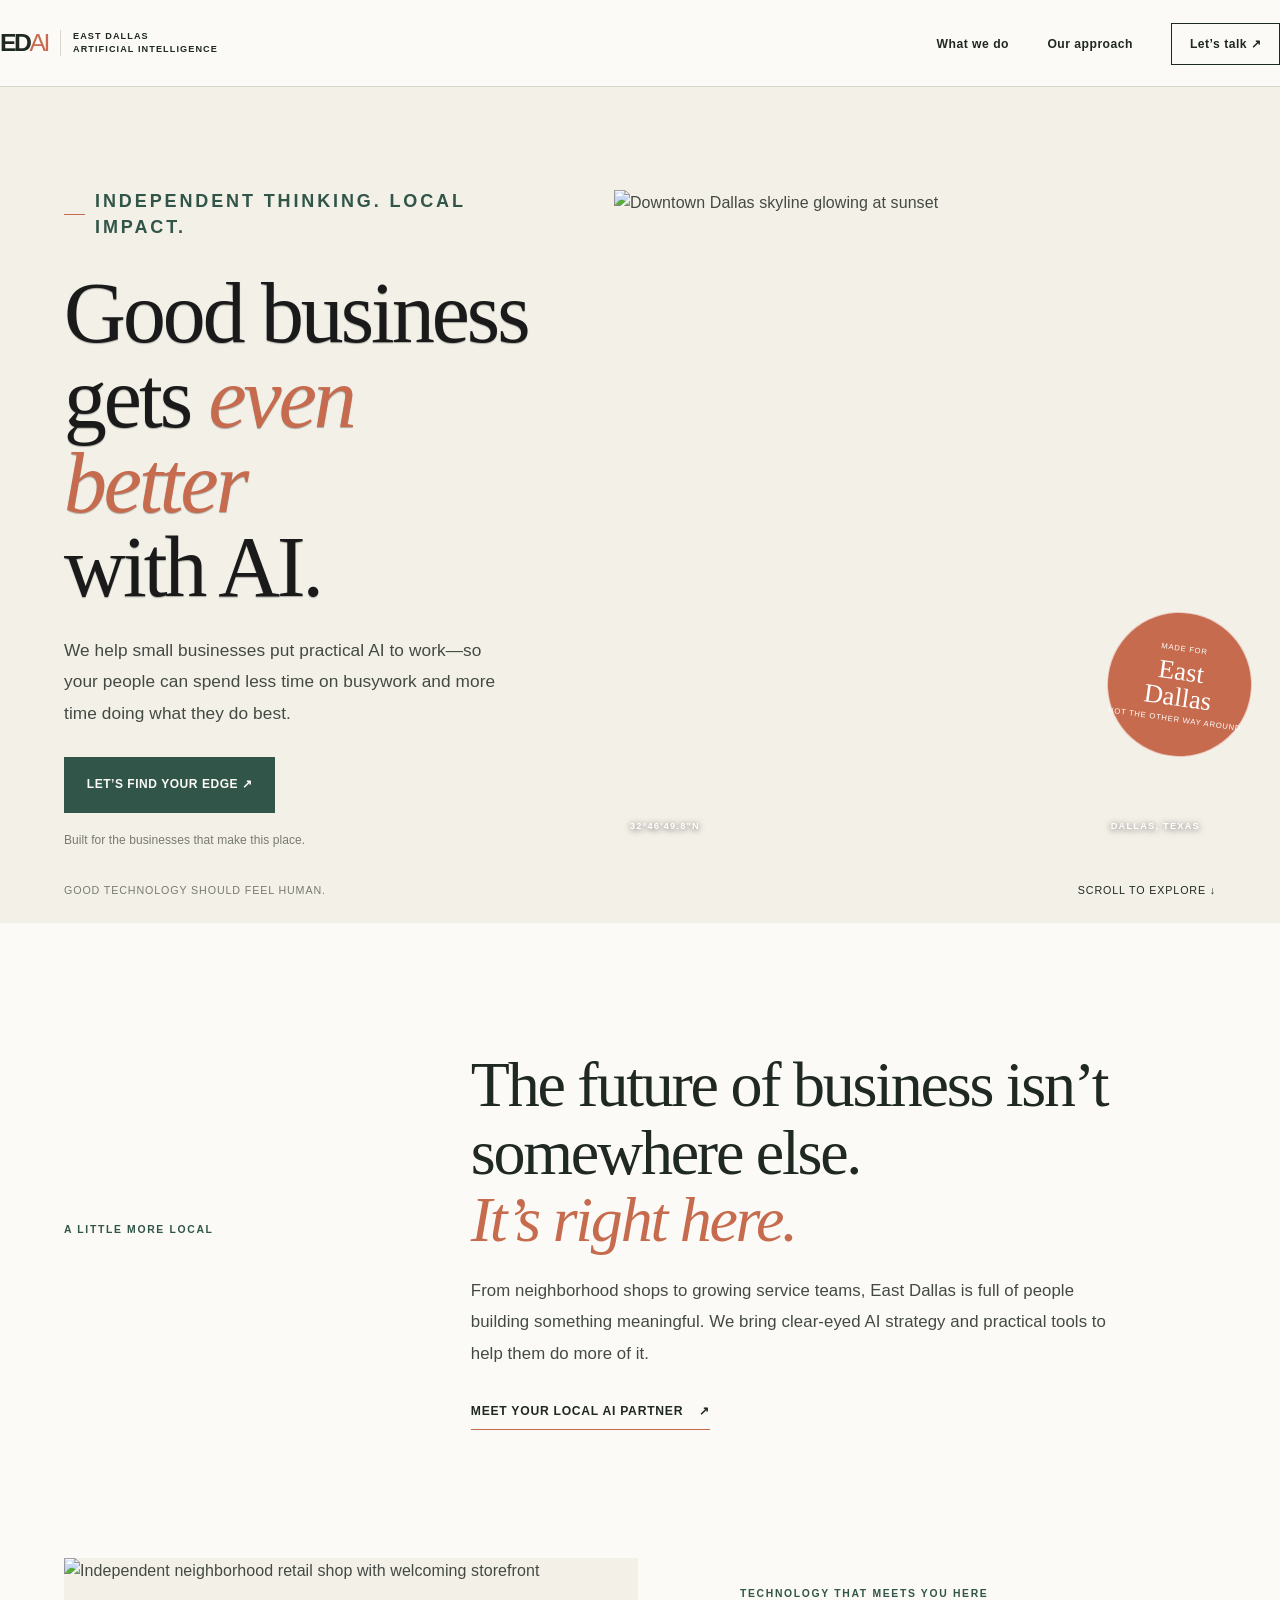
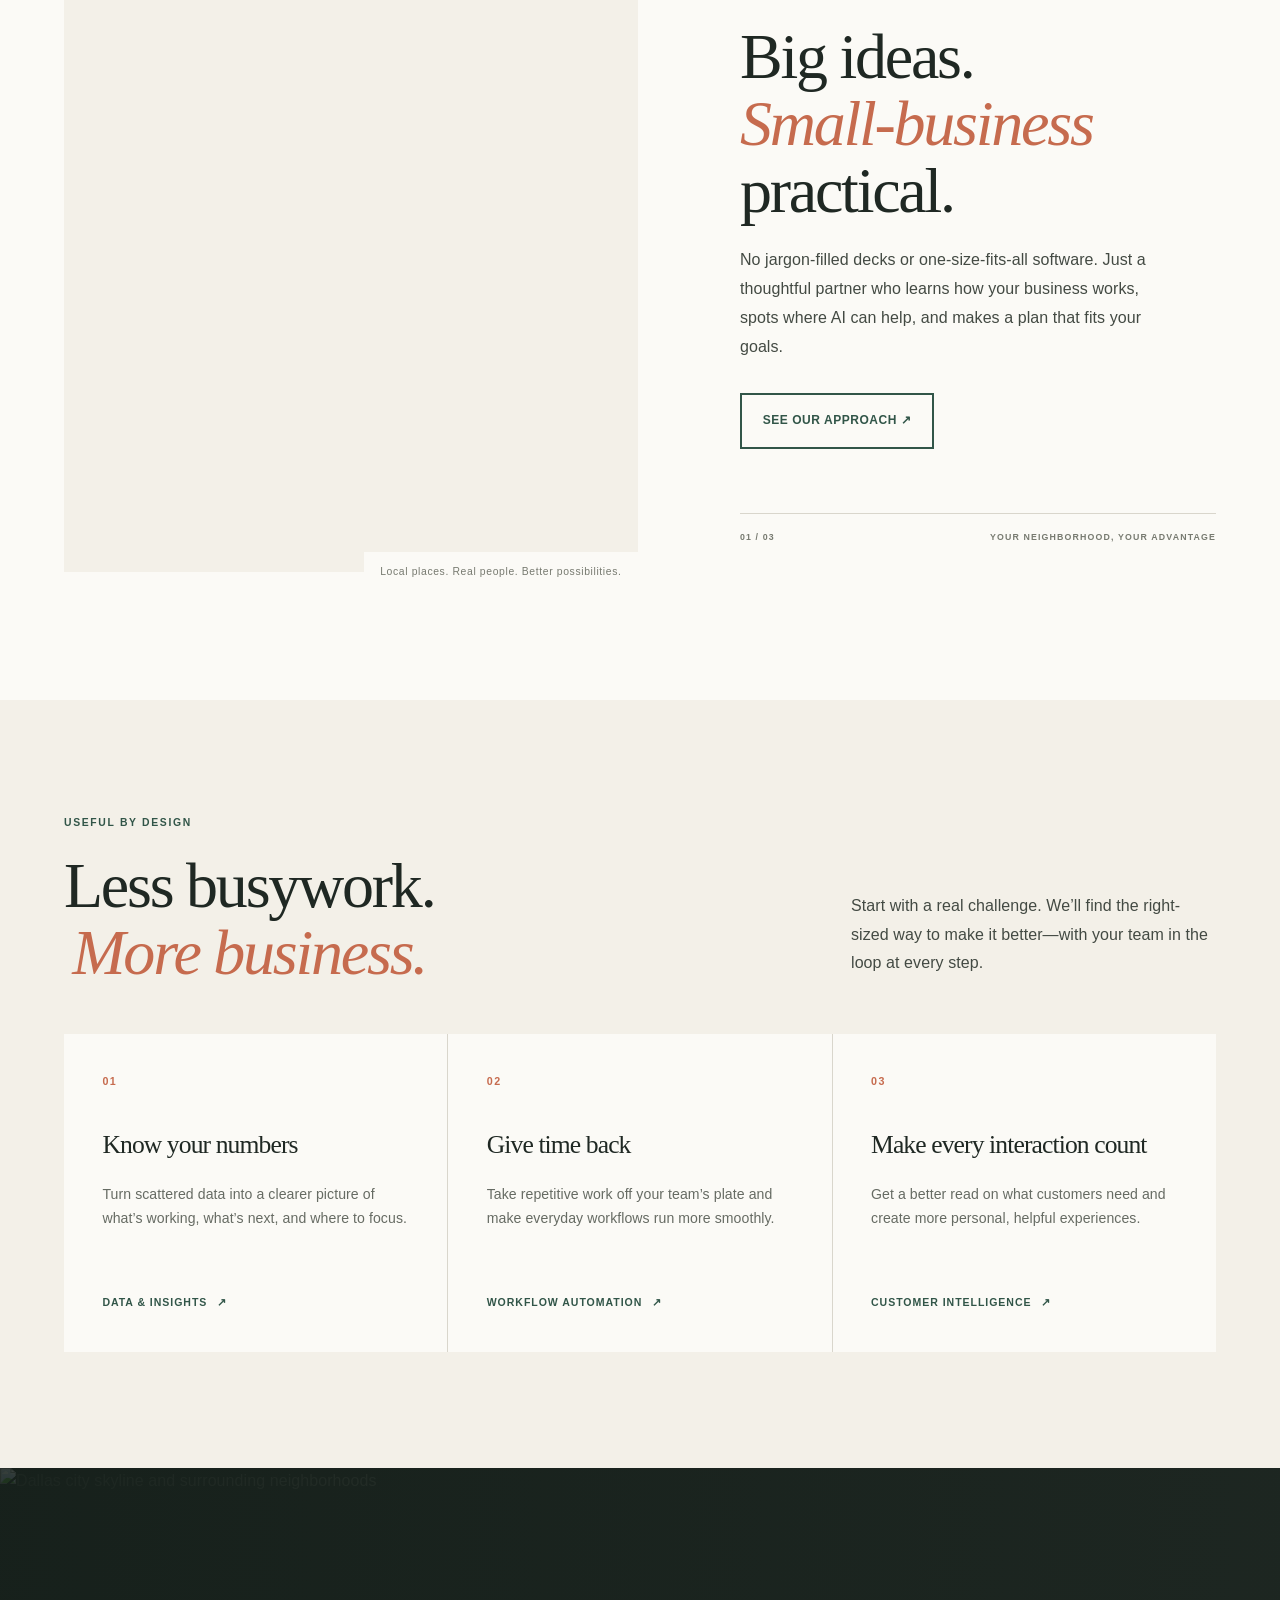
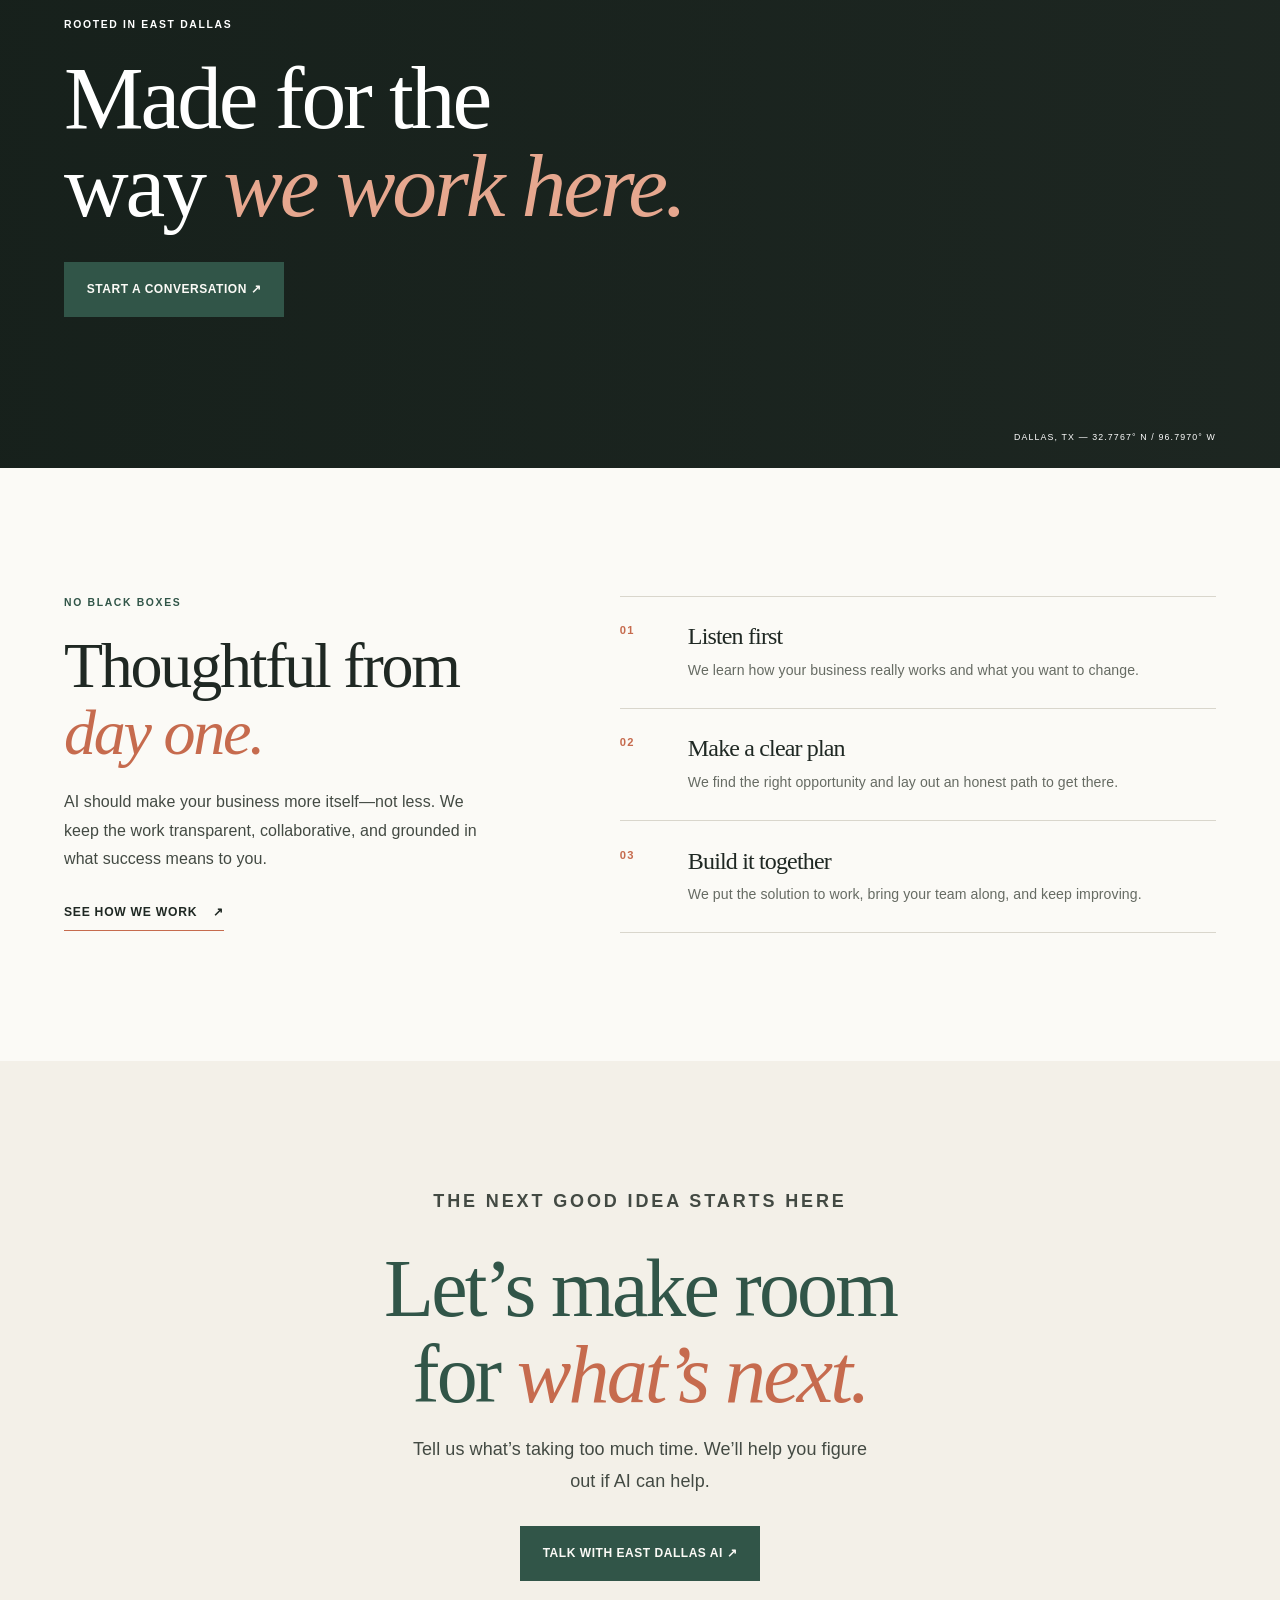
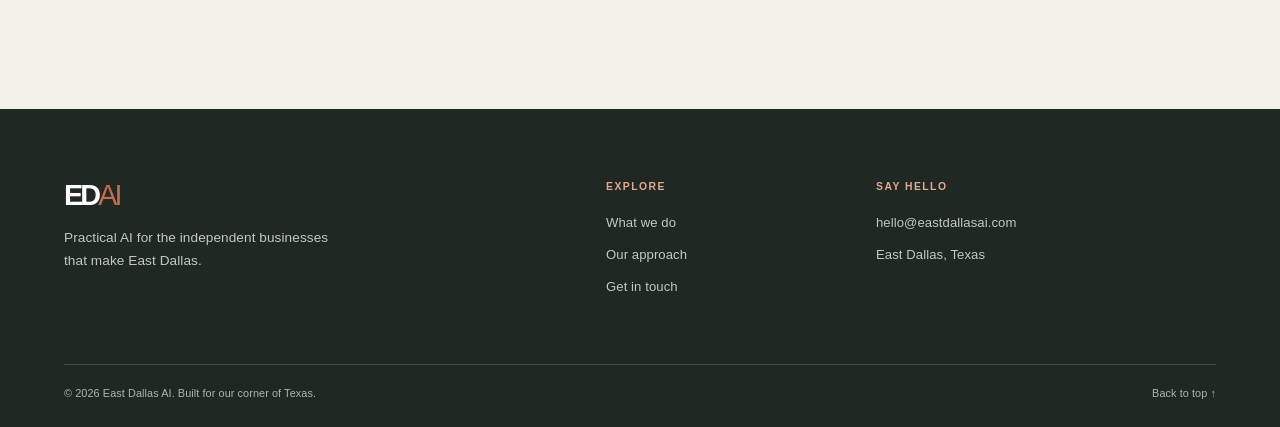
==== docs/index.html @ 4f2be65c "Update audience wording to small businesses Co-authored-by: APV110 <14982075+APV110@users.noreply.gi" ====
<!DOCTYPE html>
<html lang="en">
<head>
    <meta charset="UTF-8">
    <meta name="viewport" content="width=device-width, initial-scale=1.0">
    <meta name="description" content="Practical AI for the independent businesses that make East Dallas. Local insight, thoughtful technology, measurable progress.">
    <title>East Dallas AI — Technology, with a local point of view</title>
    <link rel="preconnect" href="https://images.unsplash.com">
    <link rel="stylesheet" href="styles.css">
</head>
<body class="home-page">
    <header class="site-header" id="top">
        <div class="container nav-wrapper">
            <a class="logo" href="index.html" aria-label="East Dallas AI home">
                <span class="logo-mark">ED<span>AI</span></span>
                <span class="logo-caption">East Dallas<br>Artificial Intelligence</span>
            </a>
            <button class="mobile-toggle" id="mobileToggle" aria-label="Open navigation" aria-expanded="false" aria-controls="navLinks">☰</button>
            <nav aria-label="Main navigation">
                <ul class="nav-links" id="navLinks">
                    <li><a href="index.html#solutions">What we do</a></li>
                    <li><a href="about.html">Our approach</a></li>
                    <li><a href="mailto:hello@eastdallasai.com" class="cta-link">Let’s talk <span aria-hidden="true">↗</span></a></li>
                </ul>
            </nav>
        </div>
    </header>

    <main>
        <section class="hero home-hero">
            <div class="container hero-layout">
                <div class="hero-content">
                    <p class="eyebrow"><span></span> Independent thinking. Local impact.</p>
                    <h1>Good business<br>gets <em>even better</em><br>with AI.</h1>
                    <p class="hero-intro">We help small businesses put practical AI to work—so your people can spend less time on busywork and more time doing what they do best.</p>
                    <a href="mailto:hello@eastdallasai.com" class="btn btn-primary">Let’s find your edge <span aria-hidden="true">↗</span></a>
                    <p class="hero-note">Built for the businesses that make this place.</p>
                </div>
                <div class="hero-visual">
                    <img src="https://images.unsplash.com/photo-1545194445-dddb8f4487c6?auto=format&fit=crop&w=1500&q=85" alt="Downtown Dallas skyline glowing at sunset">
                    <div class="image-label"><span>32°46'49.8"N</span><span>DALLAS, TEXAS</span></div>
                    <div class="hero-stamp" aria-hidden="true"><span>Made for</span><strong>East<br>Dallas</strong><span>Not the other way around</span></div>
                </div>
            </div>
            <div class="hero-bottom container">
                <span>Good technology should feel human.</span>
                <a href="#the-work">Scroll to explore <span aria-hidden="true">↓</span></a>
            </div>
        </section>

        <section class="intro-section" id="the-work">
            <div class="container intro-grid">
                <p class="eyebrow">A little more local</p>
                <div>
                    <h2>The future of business isn’t somewhere else.<br><em>It’s right here.</em></h2>
                    <p class="intro-copy">From neighborhood shops to growing service teams, East Dallas is full of people building something meaningful. We bring clear-eyed AI strategy and practical tools to help them do more of it.</p>
                    <a class="text-link" href="about.html">Meet your local AI partner <span aria-hidden="true">↗</span></a>
                </div>
            </div>
        </section>

        <section class="neighborhood-section">
            <div class="container neighborhood-grid">
                <figure class="neighborhood-photo">
                    <img src="https://images.unsplash.com/photo-1441986300917-64674bd600d8?auto=format&fit=crop&w=1200&q=85" alt="Independent neighborhood retail shop with welcoming storefront">
                    <figcaption>Local places. Real people. Better possibilities.</figcaption>
                </figure>
                <div class="neighborhood-copy">
                    <p class="eyebrow">Technology that meets you here</p>
                    <h2>Big ideas.<br><em>Small-business</em><br>practical.</h2>
                    <p>No jargon-filled decks or one-size-fits-all software. Just a thoughtful partner who learns how your business works, spots where AI can help, and makes a plan that fits your goals.</p>
                    <a href="about.html" class="btn btn-outline">See our approach <span aria-hidden="true">↗</span></a>
                    <div class="neighborhood-note"><span>01 / 03</span><span>YOUR NEIGHBORHOOD, YOUR ADVANTAGE</span></div>
                </div>
            </div>
        </section>

        <section class="solutions home-solutions" id="solutions">
            <div class="container">
                <div class="section-heading">
                    <div>
                        <p class="eyebrow">Useful by design</p>
                        <h2>Less busywork.<br><em>More business.</em></h2>
                    </div>
                    <p>Start with a real challenge. We’ll find the right-sized way to make it better—with your team in the loop at every step.</p>
                </div>
                <div class="solutions-grid">
                    <article class="solution-card">
                        <span class="card-index">01</span>
                        <h3>Know your numbers</h3>
                        <p>Turn scattered data into a clearer picture of what’s working, what’s next, and where to focus.</p>
                        <a href="about.html">Data &amp; insights <span aria-hidden="true">↗</span></a>
                    </article>
                    <article class="solution-card">
                        <span class="card-index">02</span>
                        <h3>Give time back</h3>
                        <p>Take repetitive work off your team’s plate and make everyday workflows run more smoothly.</p>
                        <a href="about.html">Workflow automation <span aria-hidden="true">↗</span></a>
                    </article>
                    <article class="solution-card">
                        <span class="card-index">03</span>
                        <h3>Make every interaction count</h3>
                        <p>Get a better read on what customers need and create more personal, helpful experiences.</p>
                        <a href="about.html">Customer intelligence <span aria-hidden="true">↗</span></a>
                    </article>
                </div>
            </div>
        </section>

        <section class="city-section">
            <img src="https://images.unsplash.com/photo-1531218150217-272bb1dcb5a7?auto=format&fit=crop&w=2000&q=85" alt="Dallas city skyline and surrounding neighborhoods" loading="lazy">
            <div class="city-shade"></div>
            <div class="container city-content">
                <p class="eyebrow">Rooted in East Dallas</p>
                <h2>Made for the<br>way <em>we work here.</em></h2>
                <a href="mailto:hello@eastdallasai.com" class="btn btn-primary">Start a conversation <span aria-hidden="true">↗</span></a>
            </div>
            <span class="city-caption">DALLAS, TX — 32.7767° N / 96.7970° W</span>
        </section>

        <section class="process-section">
            <div class="container process-layout">
                <div>
                    <p class="eyebrow">No black boxes</p>
                    <h2>Thoughtful from<br><em>day one.</em></h2>
                    <p>AI should make your business more itself—not less. We keep the work transparent, collaborative, and grounded in what success means to you.</p>
                    <a href="about.html" class="text-link">See how we work <span aria-hidden="true">↗</span></a>
                </div>
                <div class="process-list">
                    <article><span>01</span><div><h3>Listen first</h3><p>We learn how your business really works and what you want to change.</p></div></article>
                    <article><span>02</span><div><h3>Make a clear plan</h3><p>We find the right opportunity and lay out an honest path to get there.</p></div></article>
                    <article><span>03</span><div><h3>Build it together</h3><p>We put the solution to work, bring your team along, and keep improving.</p></div></article>
                </div>
            </div>
        </section>

        <section class="cta home-cta">
            <div class="container">
                <p class="eyebrow">The next good idea starts here</p>
                <h2>Let’s make room<br>for <em>what’s next.</em></h2>
                <p>Tell us what’s taking too much time. We’ll help you figure out if AI can help.</p>
                <a href="mailto:hello@eastdallasai.com" class="btn btn-primary">Talk with East Dallas AI <span aria-hidden="true">↗</span></a>
            </div>
        </section>
    </main>

    <footer class="footer">
        <div class="container">
            <div class="footer-content">
                <div class="footer-section footer-brand">
                    <a class="logo" href="index.html"><span class="logo-mark">ED<span>AI</span></span></a>
                    <p>Practical AI for the independent businesses that make East Dallas.</p>
                </div>
                <div class="footer-section"><h4>Explore</h4><ul>
                    <li><a href="index.html#solutions">What we do</a></li>
                    <li><a href="about.html">Our approach</a></li>
                    <li><a href="mailto:hello@eastdallasai.com">Get in touch</a></li>
                </ul></div>
                <div class="footer-section"><h4>Say hello</h4><ul>
                    <li><a href="mailto:hello@eastdallasai.com">hello@eastdallasai.com</a></li>
                    <li><span>East Dallas, Texas</span></li>
                </ul></div>
            </div>
            <div class="footer-bottom"><p>&copy; 2026 East Dallas AI. Built for our corner of Texas.</p><a href="#top">Back to top ↑</a></div>
        </div>
    </footer>

    <script src="script.js"></script>
</body>
</html>
---- docs/styles.css ----
/* ===========================
   Global Styles & Variables
   =========================== */

:root {
    --color-primary: #003DA5;      /* Texas Blue */
    --color-accent: #BF0A30;       /* Texas Red */
    --color-light: #F5F5F5;        /* Off White */
    --color-white: #FFFFFF;
    --color-dark: #1A1A1A;
    --color-text: #333333;
    --color-border: #E0E0E0;
    
    --spacing-xs: 0.5rem;
    --spacing-sm: 1rem;
    --spacing-md: 1.5rem;
    --spacing-lg: 2rem;
    --spacing-xl: 3rem;
    --spacing-2xl: 4rem;
    
    --font-sans: -apple-system, BlinkMacSystemFont, 'Segoe UI', Roboto, 'Helvetica Neue', Arial, sans-serif;
    --font-size-sm: 0.875rem;
    --font-size-base: 1rem;
    --font-size-lg: 1.125rem;
    --font-size-xl: 1.5rem;
    --font-size-2xl: 2rem;
    --font-size-3xl: 2.5rem;
    
    --transition: all 0.3s ease;
}

* {
    margin: 0;
    padding: 0;
    box-sizing: border-box;
}

html {
    scroll-behavior: smooth;
}

body {
    font-family: var(--font-sans);
    font-size: var(--font-size-base);
    line-height: 1.6;
    color: var(--color-text);
    background-color: var(--color-white);
}

/* ===========================
   Typography
   =========================== */

h1, h2, h3, h4, h5, h6 {
    font-weight: 700;
    line-height: 1.2;
    margin-bottom: var(--spacing-md);
    color: var(--color-dark);
}

h1 {
    font-size: var(--font-size-3xl);
}

h2 {
    font-size: var(--font-size-2xl);
}

h3 {
    font-size: var(--font-size-xl);
}

p {
    margin-bottom: var(--spacing-md);
}

a {
    color: var(--color-primary);
    text-decoration: none;
    transition: var(--transition);
}

a:hover {
    color: var(--color-accent);
}

/* ===========================
   Container & Layout
   =========================== */

.container {
    max-width: 1200px;
    margin: 0 auto;
    padding: 0 var(--spacing-md);
}

/* ===========================
   Navigation
   =========================== */

.navbar {
    background-color: var(--color-white);
    box-shadow: 0 2px 8px rgba(0, 0, 0, 0.1);
    position: sticky;
    top: 0;
    z-index: 1000;
}

.nav-wrapper {
    display: flex;
    justify-content: space-between;
    align-items: center;
    padding: var(--spacing-md) 0;
}

.logo h1 {
    font-size: var(--font-size-xl);
    color: var(--color-primary);
    margin: 0;
}

.nav-links {
    display: flex;
    list-style: none;
    gap: var(--spacing-lg);
}

.nav-links a {
    font-weight: 600;
    color: var(--color-text);
    transition: var(--transition);
}

.nav-links a:hover {
    color: var(--color-primary);
}

.nav-links .cta-link {
    background-color: var(--color-accent);
    color: var(--color-white);
    padding: var(--spacing-sm) var(--spacing-lg);
    border-radius: 4px;
    transition: var(--transition);
}

.nav-links .cta-link:hover {
    background-color: var(--color-primary);
    color: var(--color-white);
}

.mobile-toggle {
    display: none;
    background: none;
    border: none;
    font-size: var(--font-size-xl);
    cursor: pointer;
    color: var(--color-primary);
}

/* ===========================
   Hero Section
   =========================== */

.hero {
    background: linear-gradient(135deg, var(--color-primary) 0%, #002060 100%);
    color: var(--color-white);
    padding: var(--spacing-2xl) 0;
    text-align: center;
}

.hero-content h1 {
    color: var(--color-white);
    margin-bottom: var(--spacing-md);
    font-size: clamp(var(--font-size-2xl), 5vw, 3.5rem);
}

.hero-content p {
    font-size: var(--font-size-lg);
    margin-bottom: var(--spacing-lg);
    max-width: 600px;
    margin-left: auto;
    margin-right: auto;
}

/* ===========================
   Buttons
   =========================== */

.btn {
    display: inline-block;
    padding: var(--spacing-sm) var(--spacing-lg);
    border-radius: 4px;
    font-weight: 600;
    transition: var(--transition);
    cursor: pointer;
    border: 2px solid transparent;
    text-align: center;
}

.btn-primary {
    background-color: var(--color-accent);
    color: var(--color-white);
}

.btn-primary:hover {
    background-color: #A00828;
    transform: translateY(-2px);
}

.btn-secondary {
    background-color: var(--color-primary);
    color: var(--color-white);
}

.btn-secondary:hover {
    background-color: #002060;
    transform: translateY(-2px);
}

.btn-outline {
    border: 2px solid var(--color-primary);
    color: var(--color-primary);
    background-color: transparent;
}

.btn-outline:hover {
    background-color: var(--color-primary);
    color: var(--color-white);
}

/* ===========================
   Sections
   =========================== */

section {
    padding: var(--spacing-2xl) 0;
}

.section-subtitle {
    font-size: var(--font-size-lg);
    color: var(--color-primary);
    text-align: center;
    margin-bottom: var(--spacing-xl);
}

/* ===========================
   Solutions Section
   =========================== */

.solutions {
    background-color: var(--color-light);
}

.solutions h2 {
    text-align: center;
}

.solutions-grid {
    display: grid;
    grid-template-columns: repeat(auto-fit, minmax(260px, 1fr));
    gap: var(--spacing-lg);
    margin-top: var(--spacing-xl);
}

.solution-card {
    background-color: var(--color-white);
    padding: var(--spacing-lg);
    border-radius: 8px;
    box-shadow: 0 4px 12px rgba(0, 0, 0, 0.08);
    transition: var(--transition);
    border-top: 4px solid var(--color-primary);
    text-align: center;
}

.solution-card:hover {
    box-shadow: 0 8px 20px rgba(0, 0, 0, 0.12);
    transform: translateY(-4px);
}

.card-icon {
    font-size: 3rem;
    margin-bottom: var(--spacing-md);
}

.solution-card h3 {
    color: var(--color-primary);
}

.solution-card a {
    color: var(--color-accent);
    font-weight: 600;
    display: inline-block;
    margin-top: var(--spacing-md);
}

.solution-card a:hover {
    color: var(--color-primary);
}

/* ===========================
   How It Works Section
   =========================== */

.how-it-works {
    background-color: var(--color-white);
}

.how-it-works h2 {
    text-align: center;
}

.process-steps {
    display: flex;
    flex-wrap: wrap;
    justify-content: center;
    align-items: center;
    gap: var(--spacing-lg);
    margin-top: var(--spacing-xl);
}

.step {
    flex: 1;
    min-width: 200px;
    max-width: 250px;
    text-align: center;
    padding: var(--spacing-lg);
}

.step-number {
    display: inline-flex;
    align-items: center;
    justify-content: center;
    width: 60px;
    height: 60px;
    background-color: var(--color-primary);
    color: var(--color-white);
    border-radius: 50%;
    font-size: var(--font-size-2xl);
    font-weight: 700;
    margin-bottom: var(--spacing-md);
}

.step h3 {
    color: var(--color-primary);
    margin-bottom: var(--spacing-md);
}

.step-arrow {
    font-size: 2rem;
    color: var(--color-primary);
    display: none;
}

/* ===========================
   Impact Section
   =========================== */

.impact {
    background: linear-gradient(135deg, var(--color-primary) 0%, #002060 100%);
    color: var(--color-white);
}

.impact h2 {
    color: var(--color-white);
    text-align: center;
}

.impact .section-subtitle {
    color: var(--color-light);
}

.impact-grid {
    display: grid;
    grid-template-columns: repeat(auto-fit, minmax(220px, 1fr));
    gap: var(--spacing-lg);
    margin-top: var(--spacing-xl);
}

.impact-card {
    background-color: rgba(255, 255, 255, 0.1);
    padding: var(--spacing-lg);
    border-radius: 8px;
    text-align: center;
    border: 1px solid rgba(255, 255, 255, 0.2);
    backdrop-filter: blur(10px);
}

.impact-stat {
    font-size: 2.5rem;
    font-weight: 700;
    color: var(--color-accent);
    margin-bottom: var(--spacing-md);
}

.impact-card p {
    font-size: var(--font-size-lg);
    margin-bottom: 0;
}

/* ===========================
   CTA Section
   =========================== */

.cta {
    background-color: var(--color-light);
    text-align: center;
    padding: var(--spacing-2xl) 0;
}

.cta h2 {
    color: var(--color-primary);
}

.cta p {
    font-size: var(--font-size-lg);
    color: var(--color-text);
    margin-bottom: var(--spacing-lg);
}

/* ===========================
   Footer
   =========================== */

.footer {
    background-color: var(--color-dark);
    color: var(--color-light);
    padding: var(--spacing-2xl) 0 var(--spacing-lg);
}

.footer-content {
    display: grid;
    grid-template-columns: repeat(auto-fit, minmax(200px, 1fr));
    gap: var(--spacing-lg);
    margin-bottom: var(--spacing-2xl);
}

.footer-section h4 {
    color: var(--color-accent);
    margin-bottom: var(--spacing-md);
}

.footer-section ul {
    list-style: none;
}

.footer-section ul li {
    margin-bottom: var(--spacing-sm);
}

.footer-section a {
    color: var(--color-light);
    transition: var(--transition);
}

.footer-section a:hover {
    color: var(--color-accent);
}

.footer-bottom {
    border-top: 1px solid rgba(255, 255, 255, 0.1);
    padding-top: var(--spacing-lg);
    text-align: center;
    color: var(--color-light);
}

/* ===========================
   Forms
   =========================== */

.form-group {
    margin-bottom: var(--spacing-lg);
}

.form-group label {
    display: block;
    margin-bottom: var(--spacing-sm);
    font-weight: 600;
    color: var(--color-primary);
}

.form-group input,
.form-group textarea,
.form-group select {
    width: 100%;
    padding: var(--spacing-sm);
    border: 1px solid var(--color-border);
    border-radius: 4px;
    font-family: var(--font-sans);
    font-size: var(--font-size-base);
    transition: var(--transition);
}

.form-group input:focus,
.form-group textarea:focus,
.form-group select:focus {
    outline: none;
    border-color: var(--color-primary);
    box-shadow: 0 0 0 3px rgba(0, 61, 165, 0.1);
}

.form-group textarea {
    resize: vertical;
    min-height: 120px;
}

.form-container {
    max-width: 600px;
    margin: 0 auto;
}

.checkbox-group {
    display: flex;
    flex-direction: column;
    gap: var(--spacing-md);
}

.checkbox-label {
    display: flex;
    align-items: center;
    font-weight: 400;
    color: var(--color-text);
    cursor: pointer;
}

.checkbox-label input {
    width: auto;
    margin-right: var(--spacing-sm);
    margin-bottom: 0;
    cursor: pointer;
}

.form-note {
    font-size: var(--font-size-sm);
    color: #666;
    margin-top: var(--spacing-md);
}

/* ===========================
   Contact Page Styles
   =========================== */

.contact-section {
    background-color: var(--color-white);
}

.contact-wrapper {
    display: grid;
    grid-template-columns: 1fr 1fr;
    gap: var(--spacing-2xl);
    margin-top: var(--spacing-xl);
}

.contact-info h2 {
    color: var(--color-primary);
    margin-bottom: var(--spacing-lg);
}

.info-item {
    margin-bottom: var(--spacing-2xl);
}

.info-item h3 {
    color: var(--color-accent);
    font-size: var(--font-size-lg);
    margin-bottom: var(--spacing-md);
}

.info-item p {
    margin-bottom: 0;
    line-height: 1.8;
}

.info-item a {
    color: var(--color-primary);
}

.info-item a:hover {
    color: var(--color-accent);
}

.social-links {
    display: flex;
    gap: var(--spacing-md);
}

.social-link {
    display: inline-block;
    padding: var(--spacing-sm) var(--spacing-lg);
    background-color: var(--color-light);
    border-radius: 4px;
    transition: var(--transition);
}

.social-link:hover {
    background-color: var(--color-primary);
    color: var(--color-white);
}

.contact-form-wrapper h2 {
    color: var(--color-primary);
    margin-bottom: var(--spacing-md);
}

.contact-form-wrapper p {
    margin-bottom: var(--spacing-lg);
}

/* ===========================
   Services Page Styles
   =========================== */

.services-detail {
    background-color: var(--color-white);
}

.service-item {
    margin-bottom: var(--spacing-2xl);
    padding: var(--spacing-2xl);
    background-color: var(--color-light);
    border-radius: 8px;
}

.service-header {
    display: flex;
    align-items: center;
    gap: var(--spacing-lg);
    margin-bottom: var(--spacing-lg);
}

.service-icon {
    font-size: 3rem;
    flex-shrink: 0;
}

.service-item h2 {
    color: var(--color-primary);
    margin-bottom: 0;
}

.service-content h3 {
    color: var(--color-accent);
    margin-top: var(--spacing-lg);
    margin-bottom: var(--spacing-md);
    font-size: var(--font-size-lg);
}

.service-features {
    list-style: none;
    margin-bottom: var(--spacing-lg);
}

.service-features li {
    padding: var(--spacing-sm) 0;
    padding-left: var(--spacing-lg);
    position: relative;
}

.service-features li:before {
    content: "✓";
    position: absolute;
    left: 0;
    color: var(--color-accent);
    font-weight: bold;
}

.service-divider {
    border: none;
    border-top: 2px solid var(--color-border);
    margin: var(--spacing-xl) 0;
}

.implementation {
    background-color: var(--color-light);
}

.implementation-grid {
    display: grid;
    grid-template-columns: repeat(auto-fit, minmax(250px, 1fr));
    gap: var(--spacing-lg);
    margin-top: var(--spacing-xl);
}

.impl-card {
    background-color: var(--color-white);
    padding: var(--spacing-lg);
    border-radius: 8px;
    border-left: 4px solid var(--color-accent);
    box-shadow: 0 4px 12px rgba(0, 0, 0, 0.08);
}

.impl-card h3 {
    color: var(--color-primary);
    margin-bottom: var(--spacing-md);
}

.pricing {
    background-color: var(--color-white);
}

.pricing-grid {
    display: grid;
    grid-template-columns: repeat(auto-fit, minmax(300px, 1fr));
    gap: var(--spacing-lg);
    margin-top: var(--spacing-xl);
}

.pricing-card {
    background-color: var(--color-light);
    padding: var(--spacing-2xl);
    border-radius: 8px;
    border: 2px solid var(--color-border);
    text-align: center;
    transition: var(--transition);
    position: relative;
}

.pricing-card:hover {
    transform: translateY(-8px);
    box-shadow: 0 12px 32px rgba(0, 0, 0, 0.12);
}

.pricing-card.featured {
    border-color: var(--color-accent);
    background: linear-gradient(135deg, var(--color-light) 0%, rgba(191, 10, 48, 0.05) 100%);
}

.pricing-card h3 {
    color: var(--color-primary);
    margin-bottom: var(--spacing-md);
}

.price {
    font-size: 2.5rem;
    font-weight: 700;
    color: var(--color-accent);
    margin-bottom: var(--spacing-sm);
}

.price span {
    font-size: 1rem;
    color: var(--color-text);
}

.badge {
    position: absolute;
    top: -12px;
    left: 50%;
    transform: translateX(-50%);
    background-color: var(--color-accent);
    color: var(--color-white);
    padding: var(--spacing-xs) var(--spacing-lg);
    border-radius: 20px;
    font-size: var(--font-size-sm);
    font-weight: 600;
}

.pricing-features {
    list-style: none;
    margin: var(--spacing-lg) 0;
    text-align: left;
}

.pricing-features li {
    padding: var(--spacing-sm) 0;
    border-bottom: 1px solid var(--color-border);
}

.pricing-features li:last-child {
    border-bottom: none;
}

/* ===========================
   About Page Styles
   =========================== */

.about-section {
    background-color: var(--color-white);
}

.about-section h2 {
    color: var(--color-primary);
    text-align: center;
    margin-bottom: var(--spacing-lg);
}

.about-section p {
    max-width: 800px;
    margin-left: auto;
    margin-right: auto;
    text-align: center;
}

.values-grid {
    display: grid;
    grid-template-columns: repeat(auto-fit, minmax(300px, 1fr));
    gap: var(--spacing-lg);
    margin-top: var(--spacing-xl);
}

.value-card {
    background-color: var(--color-white);
    padding: var(--spacing-lg);
    border-radius: 8px;
    box-shadow: 0 4px 12px rgba(0, 0, 0, 0.08);
    border-top: 4px solid var(--color-accent);
    transition: var(--transition);
    text-align: center;
}

.value-card:hover {
    transform: translateY(-4px);
    box-shadow: 0 8px 20px rgba(0, 0, 0, 0.12);
}

.value-card h3 {
    color: var(--color-primary);
    margin-bottom: var(--spacing-md);
    text-align: center;
}

.comparison-grid {
    display: grid;
    grid-template-columns: repeat(auto-fit, minmax(280px, 1fr));
    gap: var(--spacing-lg);
    margin-top: var(--spacing-xl);
}

.comparison-item {
    background-color: var(--color-light);
    padding: var(--spacing-lg);
    border-radius: 8px;
    border-left: 4px solid var(--color-primary);
}

.comparison-item h3 {
    color: var(--color-accent);
    margin-bottom: var(--spacing-md);
}

.process-detailed {
    display: grid;
    grid-template-columns: repeat(auto-fit, minmax(240px, 1fr));
    gap: var(--spacing-lg);
    margin-top: var(--spacing-xl);
}

.process-step {
    background-color: var(--color-white);
    padding: var(--spacing-lg);
    border-radius: 8px;
    text-align: center;
    box-shadow: 0 4px 12px rgba(0, 0, 0, 0.08);
}

.process-number {
    display: inline-flex;
    align-items: center;
    justify-content: center;
    width: 50px;
    height: 50px;
    background-color: var(--color-accent);
    color: var(--color-white);
    border-radius: 50%;
    font-size: var(--font-size-xl);
    font-weight: 700;
    margin-bottom: var(--spacing-md);
}

.process-step h3 {
    color: var(--color-primary);
    margin-bottom: var(--spacing-md);
}

.faq-section {
    background-color: var(--color-light);
}

.faq-section h2 {
    text-align: center;
    color: var(--color-primary);
}

.faq-grid {
    display: grid;
    grid-template-columns: repeat(auto-fit, minmax(300px, 1fr));
    gap: var(--spacing-lg);
    margin-top: var(--spacing-xl);
}

.faq-item {
    background-color: var(--color-white);
    padding: var(--spacing-lg);
    border-radius: 8px;
    box-shadow: 0 2px 8px rgba(0, 0, 0, 0.06);
}

.faq-item h3 {
    color: var(--color-primary);
    margin-bottom: var(--spacing-md);
    font-size: var(--font-size-lg);
}

.faq-item p {
    margin-bottom: 0;
    color: var(--color-text);
}

/* ===========================
   Responsive Design
   =========================== */

@media (max-width: 768px) {
    .mobile-toggle {
        display: block;
    }

    .nav-links {
        display: none;
        position: absolute;
        top: 70px;
        left: 0;
        right: 0;
        flex-direction: column;
        background-color: var(--color-white);
        padding: var(--spacing-lg);
        box-shadow: 0 4px 12px rgba(0, 0, 0, 0.1);
        gap: var(--spacing-md);
    }

    .nav-links.active {
        display: flex;
    }

    .nav-links li {
        width: 100%;
    }

    .nav-links a {
        display: block;
        padding: var(--spacing-sm);
    }

    .nav-links .cta-link {
        text-align: center;
    }

    .hero-content h1 {
        font-size: var(--font-size-2xl);
    }

    .hero-content p {
        font-size: var(--font-size-base);
    }

    .process-steps {
        flex-direction: column;
    }

    .step-arrow {
        display: none;
    }

    .step {
        min-width: 100%;
        max-width: 100%;
    }

    section {
        padding: var(--spacing-xl) 0;
    }

    h1 {
        font-size: var(--font-size-2xl);
    }

    h2 {
        font-size: var(--font-size-xl);
    }

    .contact-wrapper {
        grid-template-columns: 1fr;
        gap: var(--spacing-lg);
    }

    .service-header {
        flex-direction: column;
        text-align: center;
    }
}

@media (max-width: 480px) {
    .container {
        padding: 0 var(--spacing-sm);
    }

    .solutions-grid {
        grid-template-columns: 1fr;
    }

    .impact-grid {
        grid-template-columns: 1fr;
    }

    .footer-content {
        grid-template-columns: 1fr;
    }

    .pricing-grid {
        grid-template-columns: 1fr;
    }

    .values-grid {
        grid-template-columns: 1fr;
    }

    .comparison-grid {
        grid-template-columns: 1fr;
    }

    .faq-grid {
        grid-template-columns: 1fr;
    }

    .price {
        font-size: 2rem;
    }
}

/* ===========================
   East Dallas Editorial Refresh
   =========================== */

:root {
    --color-primary: #315548;
    --color-accent: #c66b4e;
    --color-light: #f3f0e8;
    --color-white: #fbfaf6;
    --color-dark: #1f2823;
    --color-text: #434a43;
    --color-border: #d9d6cc;
    --font-sans: "Avenir Next", Avenir, "Segoe UI", sans-serif;
    --font-serif: "Iowan Old Style", "Palatino Linotype", "Book Antiqua", Georgia, serif;
    --transition: all 0.25s ease;
    --color-hero-title: #1A1A1A;
}

body {
    background: var(--color-white);
    color: var(--color-text);
    letter-spacing: 0.005em;
}

h1, h2, h3, h4, h5, h6 {
    color: var(--color-dark);
    letter-spacing: -0.035em;
}

h1, h2 {
    font-family: var(--font-serif);
    font-weight: 400;
}

h1 em, h2 em {
    color: var(--color-primary);
    font-weight: 400;
}

a {
    color: var(--color-primary);
}

.container {
    max-width: 1320px;
    padding-right: clamp(1.25rem, 5vw, 5rem);
    padding-left: clamp(1.25rem, 5vw, 5rem);
}

.navbar, .site-header {
    position: relative;
    z-index: 1000;
    background: var(--color-white);
    box-shadow: none;
    border-bottom: 1px solid var(--color-border);
}

.site-header .nav-wrapper,
.navbar .nav-wrapper {
    display: flex;
    min-height: 86px;
    justify-content: space-between;
    align-items: center;
    padding: 0;
}

.logo {
    display: inline-flex;
    align-items: center;
    gap: 0.75rem;
    color: var(--color-dark);
}

.logo:hover {
    color: var(--color-dark);
}

.logo-mark {
    display: inline-block;
    font-size: 1.55rem;
    font-weight: 800;
    letter-spacing: -0.1em;
    line-height: 1;
}

.logo-mark > span {
    color: var(--color-accent);
    font-weight: 500;
}

.logo-caption {
    border-left: 1px solid var(--color-border);
    padding-left: 0.75rem;
    font-size: 0.57rem;
    font-weight: 700;
    letter-spacing: 0.12em;
    line-height: 1.4;
    text-transform: uppercase;
}

.navbar .logo h1 {
    font: 800 1.35rem/1 var(--font-sans);
    letter-spacing: -0.08em;
    color: var(--color-dark);
}

.nav-links {
    align-items: center;
    gap: clamp(1.25rem, 3vw, 3rem);
}

.nav-links a {
    color: var(--color-dark);
    font-size: 0.76rem;
    font-weight: 650;
    letter-spacing: 0.04em;
}

.nav-links a:hover {
    color: var(--color-accent);
}

.nav-links .cta-link {
    border: 1px solid var(--color-dark);
    border-radius: 0;
    background: transparent;
    color: var(--color-dark);
    padding: 0.8rem 1.1rem;
}

.nav-links .cta-link:hover {
    border-color: var(--color-primary);
    background: var(--color-primary);
    color: var(--color-white);
}

.mobile-toggle {
    color: var(--color-dark);
}

.hero {
    background: var(--color-light);
    color: var(--color-text);
    text-align: left;
}

.home-hero {
    padding: clamp(3.5rem, 8vw, 7.5rem) 0 1.5rem;
}

.hero-layout {
    display: grid;
    grid-template-columns: minmax(330px, 0.88fr) minmax(0, 1.12fr);
    align-items: center;
    gap: clamp(2rem, 6vw, 6.5rem);
}

.hero-content {
    position: relative;
    z-index: 1;
}

.eyebrow {
    display: flex;
    align-items: center;
    gap: 0.65rem;
    margin: 0 0 1.35rem;
    color: var(--color-primary);
    font-size: 0.65rem;
    font-weight: 750;
    letter-spacing: 0.16em;
    line-height: 1.4;
    text-transform: uppercase;
}

.eyebrow > span {
    width: 22px;
    height: 1px;
    background: var(--color-accent);
}

.hero-content h1 {
    color: var(--color-hero-title);
    text-shadow: 0 1px 1px rgba(31, 40, 35, 0.35);
    margin: 0 0 1.5rem;
    font-size: clamp(3.5rem, 6.7vw, 6.7rem);
    line-height: 0.99;
}

.hero-content h1 em {
    color: var(--color-accent);
}

.hero-content p.hero-intro {
    max-width: 450px;
    margin: 0 0 1.8rem;
    font-size: clamp(1rem, 1.35vw, 1.16rem);
    line-height: 1.8;
}

.btn {
    border-radius: 0;
    padding: 1rem 1.3rem;
    font-size: 0.75rem;
    font-weight: 700;
    letter-spacing: 0.045em;
    text-transform: uppercase;
}

.btn-primary {
    background: var(--color-primary);
    color: var(--color-white);
}

.btn-primary:hover {
    background: var(--color-dark);
    color: var(--color-white);
    transform: translateY(-2px);
}

.btn-outline {
    border-color: var(--color-primary);
    color: var(--color-primary);
}

.btn-outline:hover {
    background: var(--color-primary);
    color: var(--color-white);
}

.hero-note {
    margin: 1.15rem 0 0 !important;
    color: #777a70;
    font-size: 0.75rem !important;
}

.hero-visual {
    position: relative;
    min-height: 490px;
    height: min(58vw, 660px);
}

.hero-visual > img,
.neighborhood-photo img,
.city-section > img {
    display: block;
    width: 100%;
    height: 100%;
    object-fit: cover;
}

.hero-visual > img {
    object-position: 51% center;
}

.image-label {
    position: absolute;
    right: 1rem;
    bottom: 1rem;
    left: 1rem;
    display: flex;
    justify-content: space-between;
    color: white;
    font-size: 0.58rem;
    font-weight: 700;
    letter-spacing: 0.13em;
    text-shadow: 0 1px 6px rgba(0, 0, 0, 0.7);
}

.hero-stamp {
    position: absolute;
    right: -2.25rem;
    bottom: 14%;
    display: flex;
    width: 145px;
    height: 145px;
    flex-direction: column;
    align-items: center;
    justify-content: center;
    border: 1px solid rgba(255, 255, 255, 0.65);
    border-radius: 50%;
    background: var(--color-accent);
    color: white;
    text-align: center;
    transform: rotate(8deg);
}

.hero-stamp span {
    font-size: 0.48rem;
    letter-spacing: 0.1em;
    text-transform: uppercase;
}

.hero-stamp strong {
    margin: 0.25rem 0;
    font: 400 1.65rem/0.95 var(--font-serif);
}

.hero-bottom {
    display: flex;
    justify-content: space-between;
    padding-top: 2rem;
    color: #777a70;
    font-size: 0.67rem;
    letter-spacing: 0.08em;
    text-transform: uppercase;
}

.hero-bottom a {
    color: var(--color-dark);
}

.intro-section, .process-section {
    padding: clamp(5rem, 10vw, 9rem) 0;
}

.intro-grid {
    display: grid;
    grid-template-columns: 0.65fr 1.35fr;
    gap: 3rem;
}

.intro-grid h2,
.section-heading h2,
.neighborhood-copy h2,
.process-layout h2,
.home-cta h2 {
    margin: 0 0 1.35rem;
    font-size: clamp(2.8rem, 5vw, 5rem);
    line-height: 1.05;
}

.intro-grid h2 em,
.section-heading h2 em,
.neighborhood-copy h2 em,
.process-layout h2 em,
.home-cta h2 em {
    color: var(--color-accent);
}

.intro-copy {
    max-width: 660px;
    margin: 0 0 1.7rem;
    font-size: 1.05rem;
    line-height: 1.9;
}

.text-link {
    display: inline-flex;
    align-items: center;
    gap: 1rem;
    border-bottom: 1px solid var(--color-accent);
    padding-bottom: 0.45rem;
    color: var(--color-dark);
    font-size: 0.76rem;
    font-weight: 700;
    letter-spacing: 0.06em;
    text-transform: uppercase;
}

.text-link:hover {
    color: var(--color-accent);
}

.neighborhood-section {
    padding: 0 0 clamp(5rem, 10vw, 9rem);
}

.neighborhood-grid {
    display: grid;
    grid-template-columns: 1fr 0.83fr;
    align-items: center;
    gap: clamp(3rem, 8vw, 9rem);
}

.neighborhood-photo {
    position: relative;
    height: clamp(380px, 48vw, 620px);
    margin: 0;
    background: var(--color-light);
}

.neighborhood-photo img {
    object-position: center;
}

.neighborhood-photo figcaption {
    position: absolute;
    right: 0;
    bottom: -1.25rem;
    background: var(--color-white);
    padding: 0.75rem 1rem;
    color: #777a70;
    font-size: 0.65rem;
    letter-spacing: 0.06em;
}

.neighborhood-copy > p:not(.eyebrow) {
    max-width: 430px;
    margin: 0 0 1.8rem;
    line-height: 1.8;
}

.neighborhood-copy .btn {
    margin-top: 0.2rem;
}

.neighborhood-note {
    display: flex;
    justify-content: space-between;
    gap: 1rem;
    margin-top: 4rem;
    border-top: 1px solid var(--color-border);
    padding-top: 1rem;
    color: #777a70;
    font-size: 0.55rem;
    font-weight: 700;
    letter-spacing: 0.13em;
}

.solutions {
    background: var(--color-light);
}

.home-solutions {
    padding: clamp(5rem, 9vw, 8rem) 0;
}

.section-heading {
    display: flex;
    justify-content: space-between;
    align-items: end;
    gap: 3rem;
    margin-bottom: 3rem;
}

.section-heading h2 {
    margin-bottom: 0;
}

.section-heading > p {
    max-width: 365px;
    margin: 0 0 0.5rem;
    line-height: 1.8;
}

.solutions-grid {
    grid-template-columns: repeat(3, minmax(0, 1fr));
    gap: 1px;
    margin-top: 0;
    background: var(--color-border);
}

.solution-card {
    min-height: 290px;
    padding: clamp(1.5rem, 3vw, 2.5rem);
    border: 0;
    border-radius: 0;
    background: var(--color-white);
    box-shadow: none;
    text-align: left;
}

.solution-card:hover {
    background: white;
    box-shadow: none;
    transform: none;
}

.card-index {
    display: block;
    margin-bottom: 2.5rem;
    color: var(--color-accent);
    font-size: 0.67rem;
    font-weight: 700;
    letter-spacing: 0.14em;
}

.solution-card h3 {
    color: var(--color-dark);
    font: 400 clamp(1.45rem, 2vw, 1.9rem)/1.15 var(--font-serif);
}

.solution-card p {
    min-height: 4.5em;
    color: #666b63;
    font-size: 0.88rem;
    line-height: 1.7;
}

.solution-card a {
    display: inline-flex;
    align-items: center;
    gap: 0.6rem;
    color: var(--color-primary);
    font-size: 0.66rem;
    font-weight: 700;
    letter-spacing: 0.09em;
    text-transform: uppercase;
}

.city-section {
    position: relative;
    display: flex;
    min-height: 600px;
    align-items: center;
    overflow: hidden;
    background: var(--color-dark);
}

.city-section > img,
.city-shade {
    position: absolute;
    inset: 0;
}

.city-section > img {
    object-position: center 55%;
    opacity: 0.75;
}

.city-shade {
    background: linear-gradient(90deg, rgba(21, 31, 26, 0.82), rgba(21, 31, 26, 0.2));
}

.city-content {
    position: relative;
    z-index: 1;
    width: 100%;
    color: white;
}

.city-content .eyebrow,
.city-content h2 {
    color: white;
}

.city-content h2 {
    margin: 0 0 2rem;
    font-size: clamp(3.4rem, 7vw, 6.7rem);
    line-height: 0.98;
}

.city-content h2 em {
    color: #e6a78f;
}

.city-caption {
    position: absolute;
    right: clamp(1.25rem, 5vw, 5rem);
    bottom: 1.5rem;
    color: white;
    font-size: 0.55rem;
    letter-spacing: 0.13em;
}

.process-layout {
    display: grid;
    grid-template-columns: 0.85fr 1.15fr;
    gap: clamp(3rem, 9vw, 9rem);
}

.process-layout > div:first-child > p:not(.eyebrow) {
    max-width: 420px;
    margin: 0 0 1.5rem;
    line-height: 1.8;
}

.process-list article {
    display: grid;
    grid-template-columns: 48px 1fr;
    gap: 1.25rem;
    border-top: 1px solid var(--color-border);
    padding: 1.6rem 0;
}

.process-list article:last-child {
    border-bottom: 1px solid var(--color-border);
}

.process-list article > span {
    color: var(--color-accent);
    font-size: 0.7rem;
    font-weight: 700;
    letter-spacing: 0.1em;
}

.process-list h3 {
    margin: 0 0 0.5rem;
    font: 400 1.5rem/1.2 var(--font-serif);
}

.process-list p {
    margin: 0;
    color: #666b63;
    font-size: 0.88rem;
    line-height: 1.65;
}

.cta {
    background: var(--color-light);
    text-align: center;
}

.home-cta {
    padding: clamp(5rem, 10vw, 9rem) 0;
}

.home-cta .eyebrow {
    justify-content: center;
}

.home-cta h2 {
    margin: 0 0 1rem;
    font-size: clamp(3.2rem, 6.4vw, 6rem);
}

.home-cta p:not(.eyebrow) {
    max-width: 480px;
    margin: 0 auto 1.8rem;
    line-height: 1.75;
}

.footer {
    background: var(--color-dark);
    color: #d8d9d2;
    padding: 4.5rem 0 1.5rem;
}

.footer-content {
    grid-template-columns: 1.5fr 0.7fr 1fr;
    margin-bottom: 3.5rem;
}

.footer-section h4 {
    margin-bottom: 1.1rem;
    color: #e6a78f;
    font-size: 0.65rem;
    letter-spacing: 0.14em;
    text-transform: uppercase;
}

.footer-brand .logo {
    margin-bottom: 1rem;
    color: white;
}

.footer-brand .logo-mark {
    color: white;
    font-size: 1.8rem;
}

.footer-brand p {
    max-width: 280px;
    color: #c3c8c0;
    font-size: 0.85rem;
    line-height: 1.7;
}

.footer-section ul li {
    margin-bottom: 0.7rem;
    color: #c3c8c0;
    font-size: 0.82rem;
}

.footer-section a {
    color: #c3c8c0;
}

.footer-section a:hover {
    color: white;
}

.footer-bottom {
    display: flex;
    justify-content: space-between;
    gap: 1rem;
    border-top-color: rgba(255, 255, 255, 0.18);
    padding-top: 1.25rem;
    color: #aeb5ac;
    text-align: left;
}

.footer-bottom p {
    margin: 0;
    font-size: 0.68rem;
}

.footer-bottom a {
    color: #aeb5ac;
    font-size: 0.68rem;
}

/* Shared inner-page styling */
.navbar + .hero {
    padding: clamp(3.5rem, 7vw, 6rem) 0;
    background: var(--color-light);
}

.navbar + .hero .hero-content {
    max-width: 780px;
    margin: 0 auto;
    text-align: center;
}

.navbar + .hero .hero-content h1 {
    color: var(--color-dark);
    font: 400 clamp(2.8rem, 6vw, 5rem)/1.05 var(--font-serif);
}

.navbar + .hero .hero-content p {
    margin: 0 auto;
    color: var(--color-text);
}

.section-subtitle {
    color: var(--color-primary);
}

.solution-card, .value-card, .faq-item, .impl-card,
.pricing-card, .service-item, .comparison-item, .process-step {
    border-radius: 0;
    box-shadow: none;
}

.value-card, .faq-item, .impl-card {
    border: 1px solid var(--color-border);
    border-top: 2px solid var(--color-accent);
}

.service-item {
    border-left: 2px solid var(--color-accent);
}

.impact {
    background: var(--color-primary);
}

.impact-stat {
    color: #e6a78f;
}

.btn-secondary {
    background: var(--color-primary);
    color: white;
}

.btn-secondary:hover {
    background: var(--color-dark);
    color: white;
}

@media (max-width: 900px) {
    .hero-layout {
        grid-template-columns: 1fr 1fr;
        gap: 2rem;
    }

    .hero-visual {
        min-height: 430px;
        height: 58vw;
    }

    .hero-stamp {
        right: -0.75rem;
        width: 120px;
        height: 120px;
    }

    .solutions-grid {
        grid-template-columns: 1fr 1fr;
    }
}

@media (max-width: 768px) {
    .site-header .nav-wrapper,
    .navbar .nav-wrapper {
        min-height: 72px;
    }

    .site-header nav {
        position: static;
    }

    .site-header .nav-links {
        top: 72px;
    }

    .hero-layout,
    .intro-grid,
    .neighborhood-grid,
    .process-layout {
        grid-template-columns: 1fr;
    }

    .home-hero {
        padding-top: 3.5rem;
    }

    .hero-content h1 {
        font-size: clamp(3.4rem, 13vw, 5.5rem);
    }

    .hero-visual {
        min-height: 340px;
        height: 72vw;
    }

    .hero-stamp {
        right: 1rem;
        bottom: 8%;
    }

    .intro-grid {
        gap: 1.4rem;
    }

    .section-heading {
        display: block;
    }

    .section-heading > p {
        margin-top: 1.5rem;
    }

    .neighborhood-grid {
        gap: 3rem;
    }

    .neighborhood-photo {
        height: 70vw;
        min-height: 340px;
    }

    .neighborhood-note {
        margin-top: 2rem;
    }

    .city-section {
        min-height: 540px;
    }

    .process-layout {
        gap: 3rem;
    }
}

@media (max-width: 560px) {
    .logo-caption {
        display: none;
    }

    .home-hero {
        padding-top: 2.8rem;
    }

    .hero-content h1 {
        font-size: clamp(3.1rem, 15vw, 4.4rem);
    }

    .hero-visual {
        min-height: 300px;
    }

    .hero-bottom {
        padding-top: 1.25rem;
        font-size: 0.53rem;
    }

    .intro-section,
    .process-section {
        padding: 4.5rem 0;
    }

    .intro-grid h2,
    .section-heading h2,
    .neighborhood-copy h2,
    .process-layout h2 {
        font-size: clamp(2.65rem, 12vw, 4rem);
    }

    .solutions-grid {
        grid-template-columns: 1fr;
    }

    .solution-card {
        min-height: unset;
    }

    .card-index {
        margin-bottom: 1.5rem;
    }

    .solution-card p {
        min-height: 0;
    }

    .city-section {
        min-height: 460px;
    }

    .city-content h2 {
        font-size: clamp(3rem, 14vw, 4.5rem);
    }

    .city-caption {
        font-size: 0.43rem;
    }

    .footer-content {
        grid-template-columns: 1fr 1fr;
    }

    .footer-brand {
        grid-column: 1 / -1;
    }

    .footer-bottom {
        align-items: flex-start;
        flex-direction: column;
    }
}
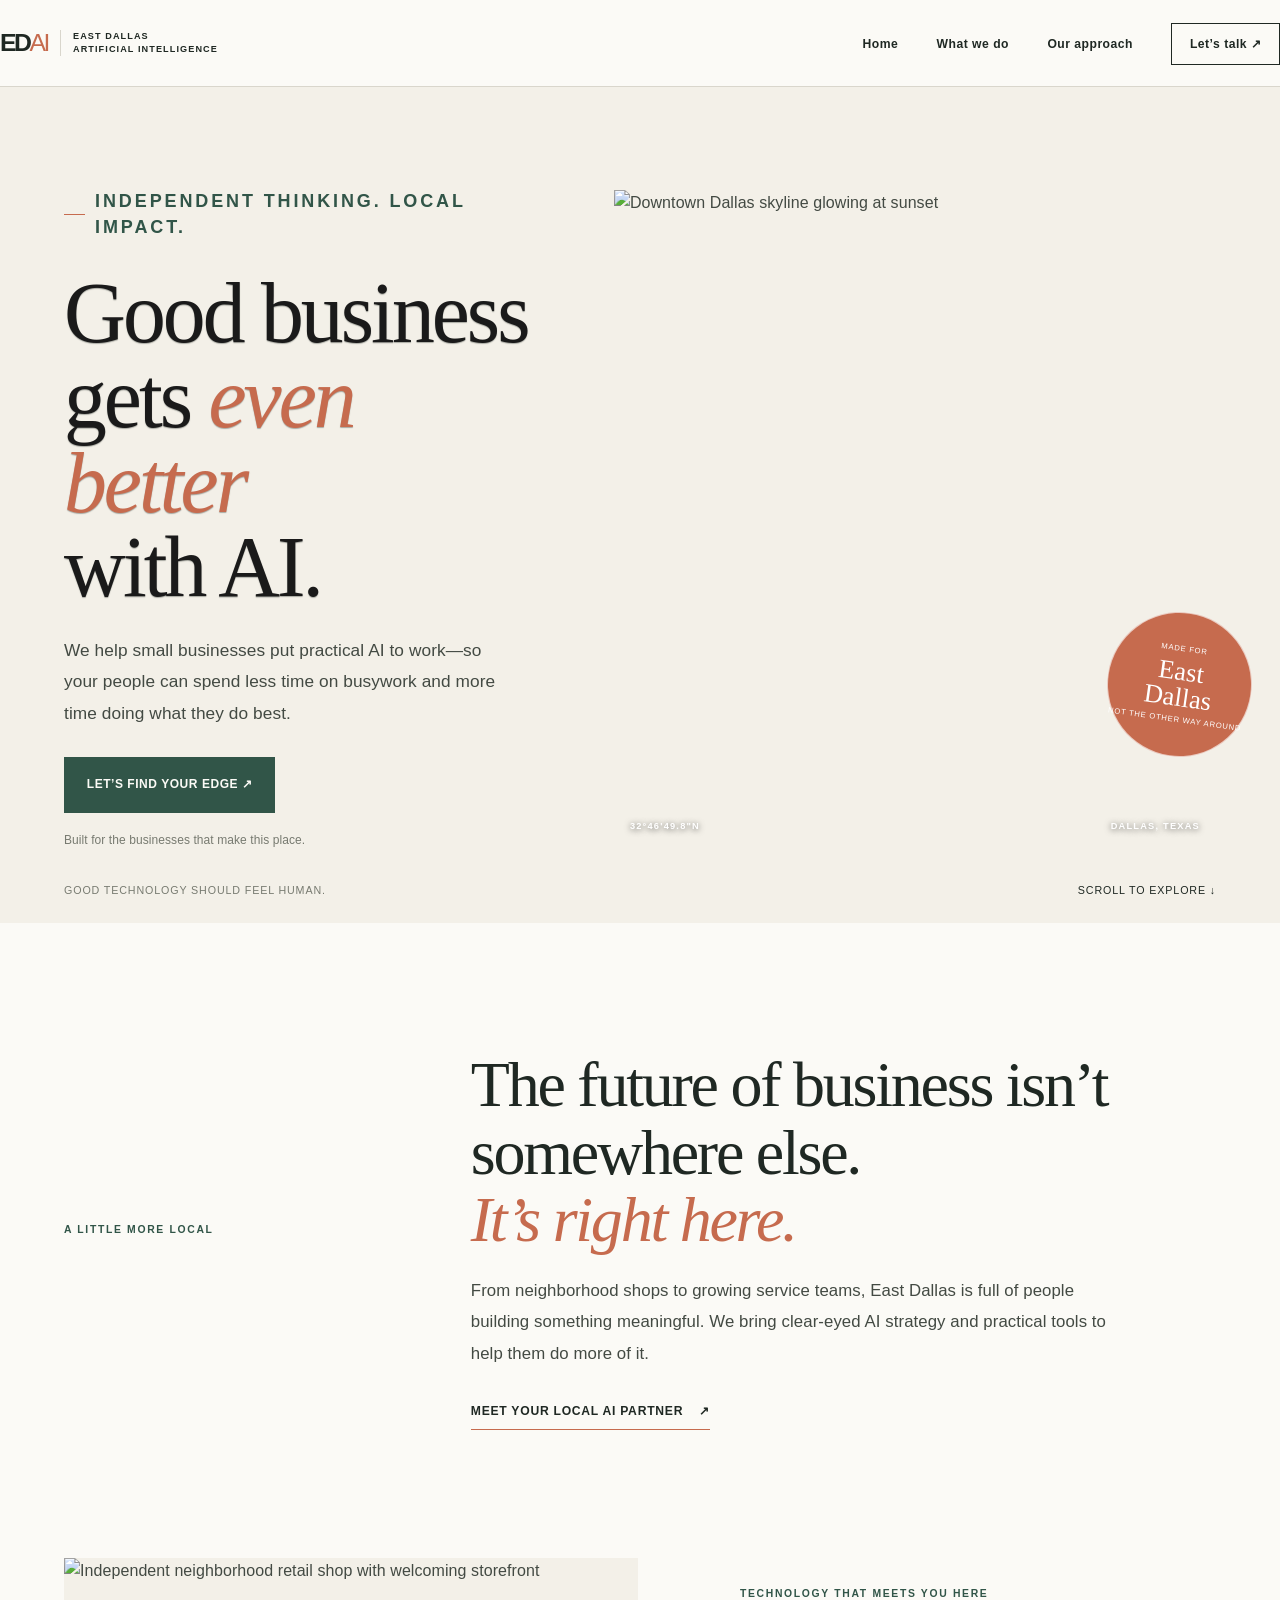
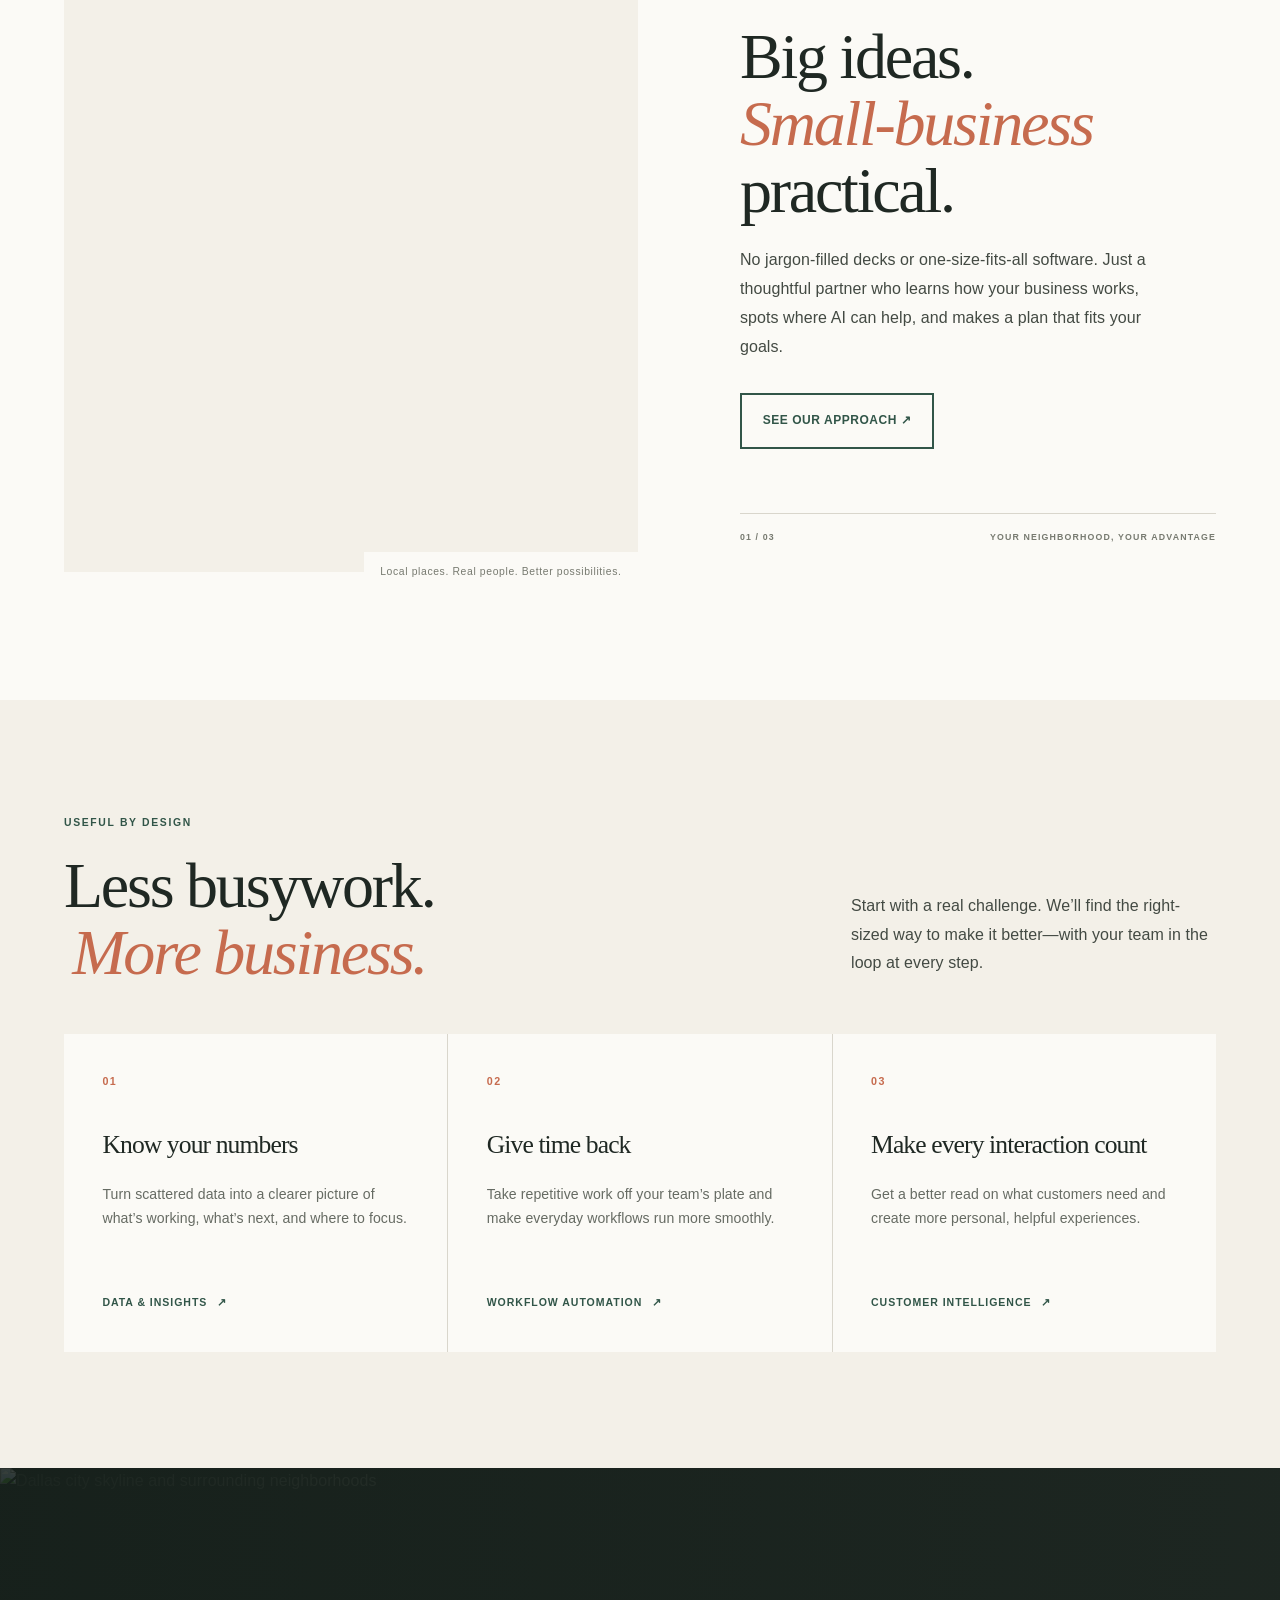
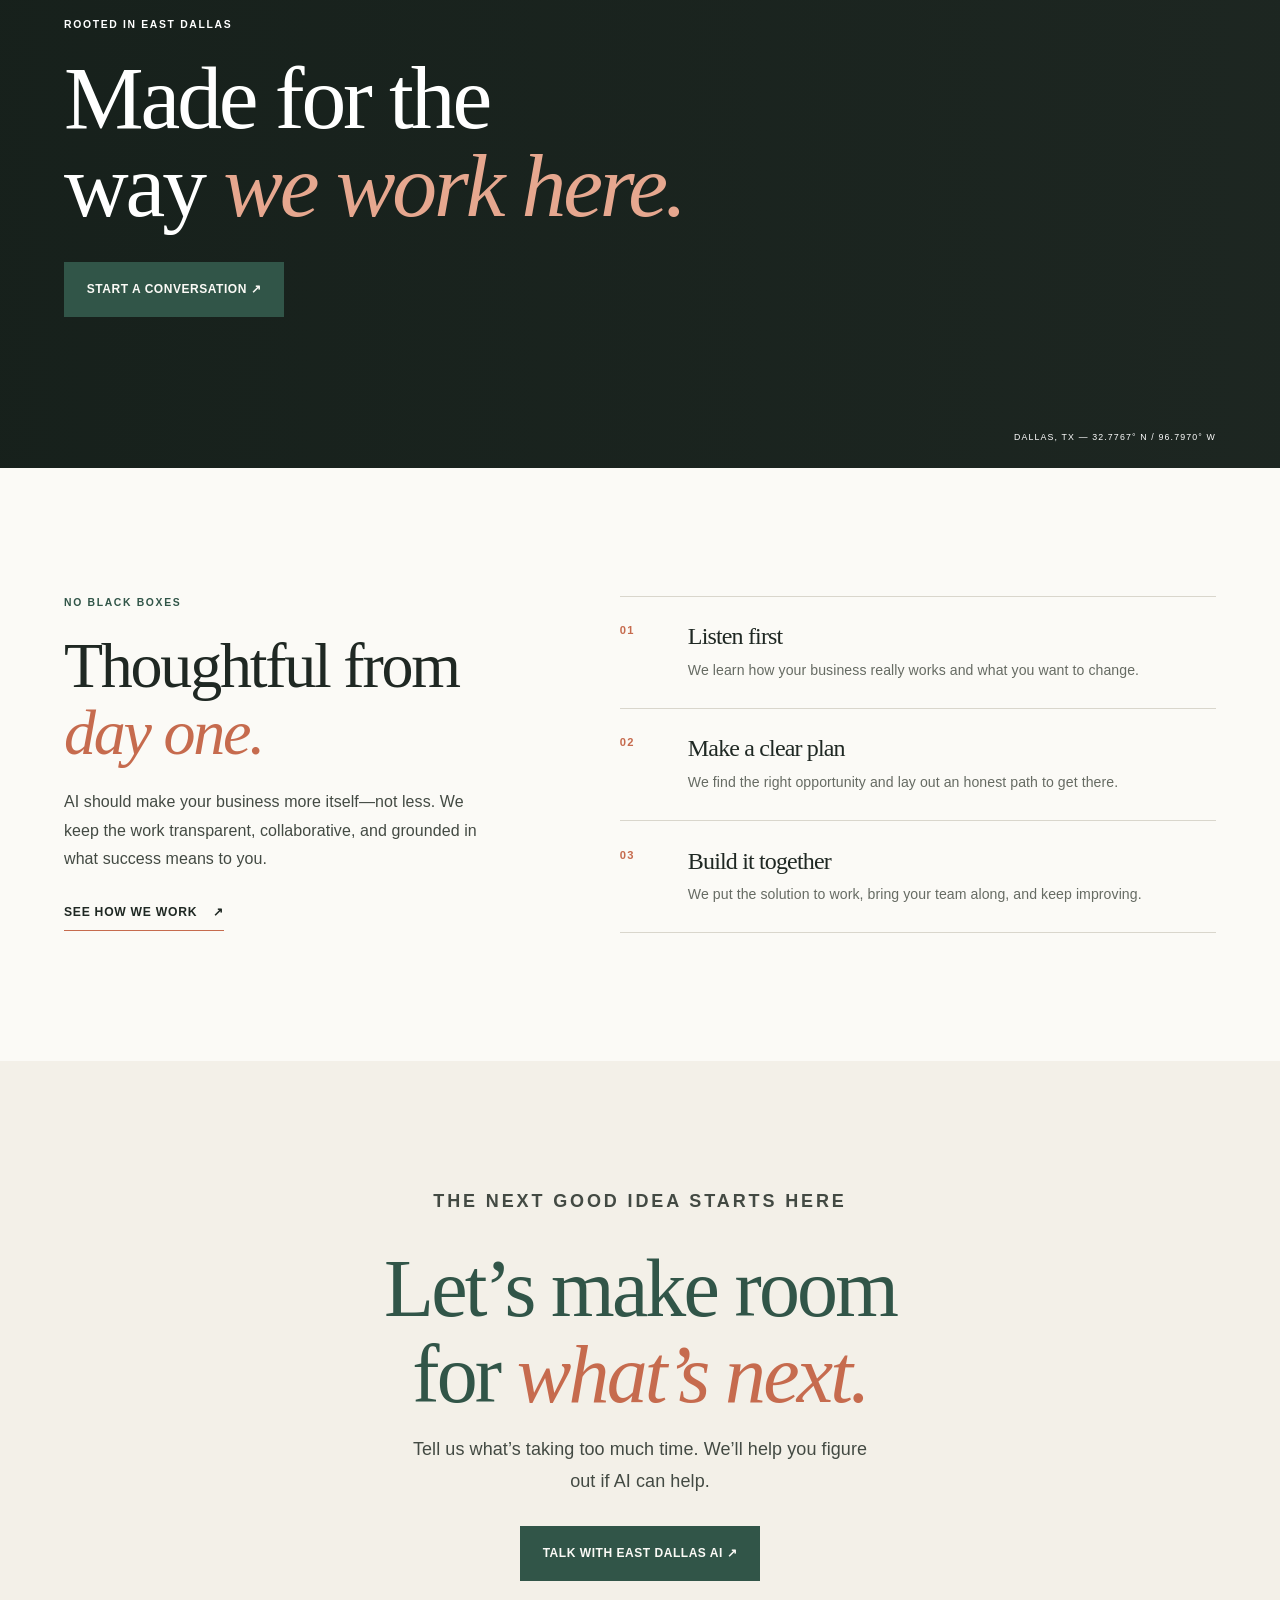
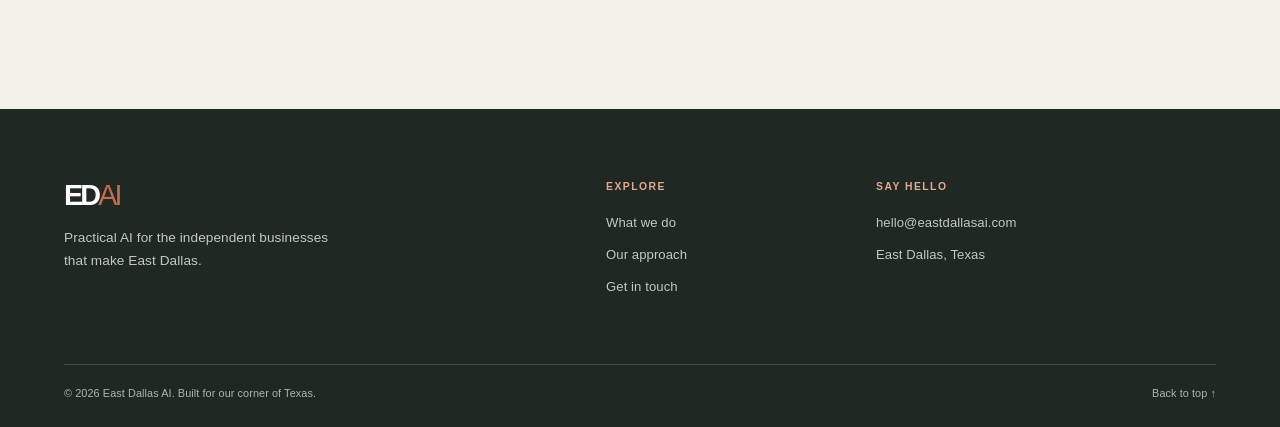
==== commit 261c8795: "Add home link to top navigation Co-authored-by: APV110 <14982075+APV110@users.noreply.github.com>" ====
--- a/docs/index.html
+++ b/docs/index.html
@@ -18,6 +18,7 @@
             <button class="mobile-toggle" id="mobileToggle" aria-label="Open navigation" aria-expanded="false" aria-controls="navLinks">☰</button>
             <nav aria-label="Main navigation">
                 <ul class="nav-links" id="navLinks">
+                    <li><a href="/">Home</a></li>
                     <li><a href="index.html#solutions">What we do</a></li>
                     <li><a href="about.html">Our approach</a></li>
                     <li><a href="mailto:hello@eastdallasai.com" class="cta-link">Let’s talk <span aria-hidden="true">↗</span></a></li>
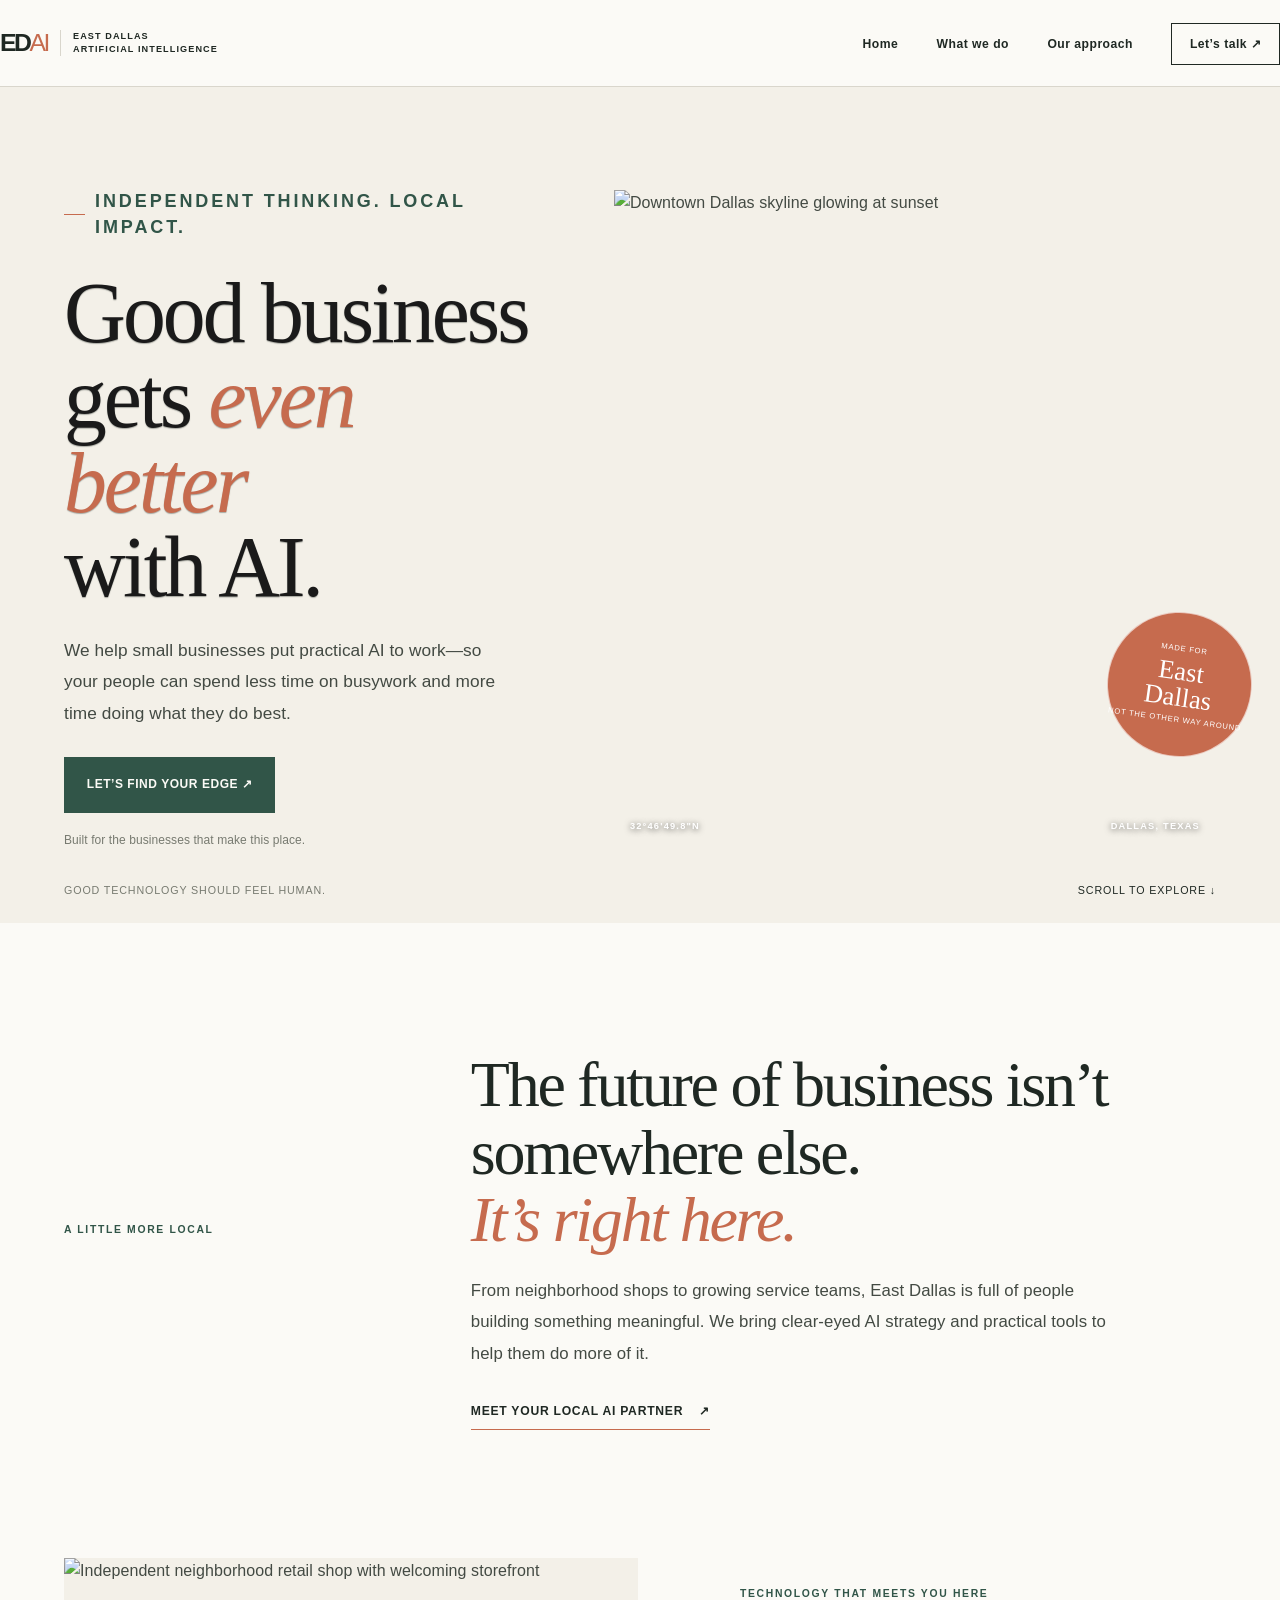
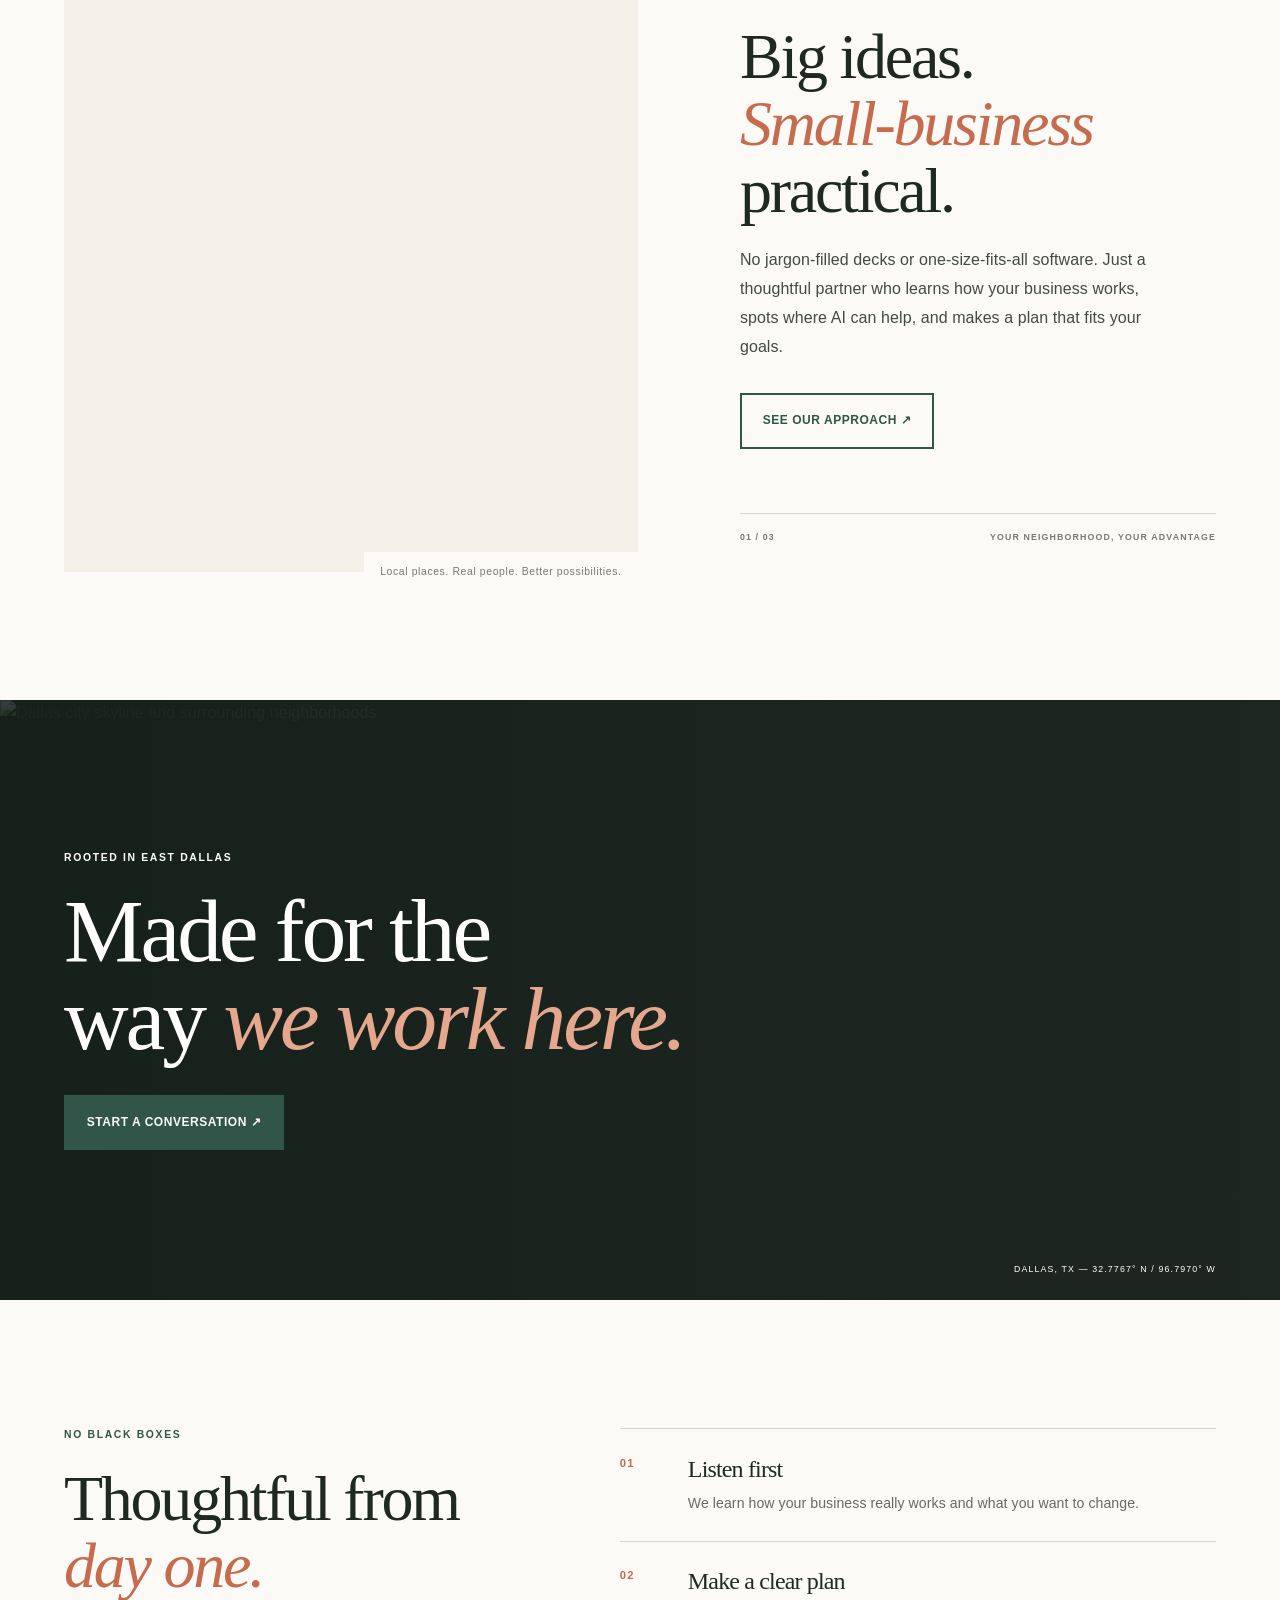
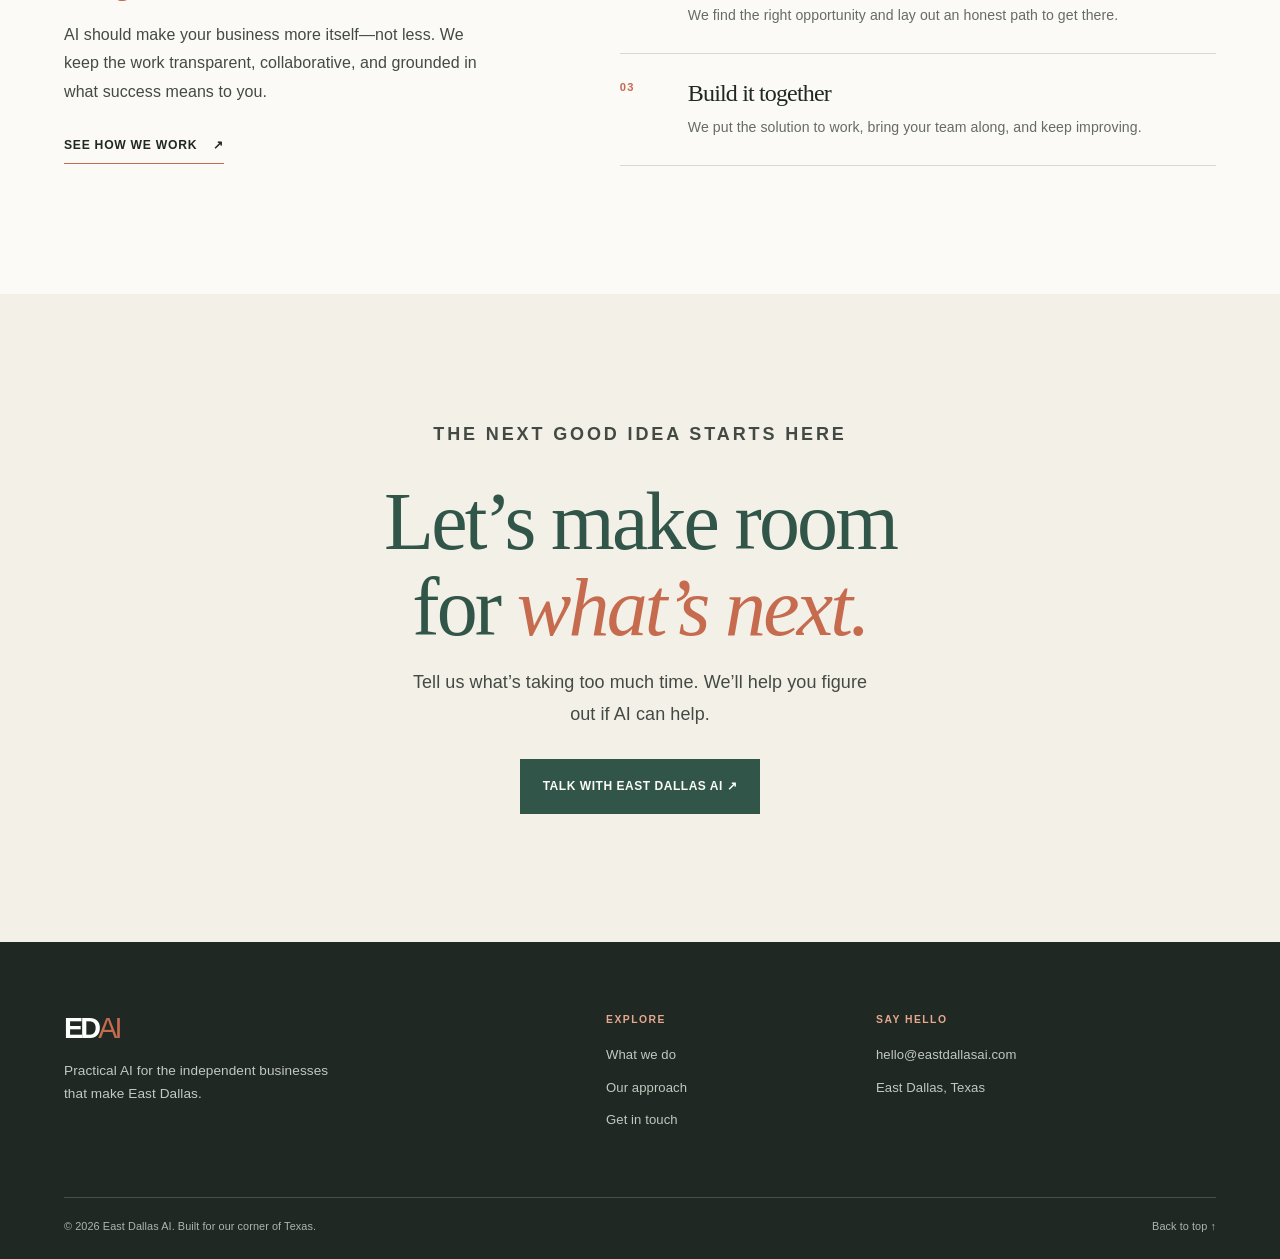
==== commit 71e89c61: "Move "Useful by design" section to new What we do page Co-authored-by: APV110 <14982075+APV110@users" ====
--- a/docs/index.html
+++ b/docs/index.html
@@ -18,8 +18,8 @@
             <button class="mobile-toggle" id="mobileToggle" aria-label="Open navigation" aria-expanded="false" aria-controls="navLinks">☰</button>
             <nav aria-label="Main navigation">
                 <ul class="nav-links" id="navLinks">
-                    <li><a href="/">Home</a></li>
-                    <li><a href="index.html#solutions">What we do</a></li>
+                    <li><a href="index.html">Home</a></li>
+                    <li><a href="what-we-do.html">What we do</a></li>
                     <li><a href="about.html">Our approach</a></li>
                     <li><a href="mailto:hello@eastdallasai.com" class="cta-link">Let’s talk <span aria-hidden="true">↗</span></a></li>
                 </ul>
@@ -76,38 +76,6 @@
             </div>
         </section>
 
-        <section class="solutions home-solutions" id="solutions">
-            <div class="container">
-                <div class="section-heading">
-                    <div>
-                        <p class="eyebrow">Useful by design</p>
-                        <h2>Less busywork.<br><em>More business.</em></h2>
-                    </div>
-                    <p>Start with a real challenge. We’ll find the right-sized way to make it better—with your team in the loop at every step.</p>
-                </div>
-                <div class="solutions-grid">
-                    <article class="solution-card">
-                        <span class="card-index">01</span>
-                        <h3>Know your numbers</h3>
-                        <p>Turn scattered data into a clearer picture of what’s working, what’s next, and where to focus.</p>
-                        <a href="about.html">Data &amp; insights <span aria-hidden="true">↗</span></a>
-                    </article>
-                    <article class="solution-card">
-                        <span class="card-index">02</span>
-                        <h3>Give time back</h3>
-                        <p>Take repetitive work off your team’s plate and make everyday workflows run more smoothly.</p>
-                        <a href="about.html">Workflow automation <span aria-hidden="true">↗</span></a>
-                    </article>
-                    <article class="solution-card">
-                        <span class="card-index">03</span>
-                        <h3>Make every interaction count</h3>
-                        <p>Get a better read on what customers need and create more personal, helpful experiences.</p>
-                        <a href="about.html">Customer intelligence <span aria-hidden="true">↗</span></a>
-                    </article>
-                </div>
-            </div>
-        </section>
-
         <section class="city-section">
             <img src="https://images.unsplash.com/photo-1531218150217-272bb1dcb5a7?auto=format&fit=crop&w=2000&q=85" alt="Dallas city skyline and surrounding neighborhoods" loading="lazy">
             <div class="city-shade"></div>
@@ -153,7 +121,7 @@
                     <p>Practical AI for the independent businesses that make East Dallas.</p>
                 </div>
                 <div class="footer-section"><h4>Explore</h4><ul>
-                    <li><a href="index.html#solutions">What we do</a></li>
+                    <li><a href="what-we-do.html">What we do</a></li>
                     <li><a href="about.html">Our approach</a></li>
                     <li><a href="mailto:hello@eastdallasai.com">Get in touch</a></li>
                 </ul></div>
--- a/docs/styles.css
+++ b/docs/styles.css
@@ -1349,8 +1349,10 @@
 }
 
 .intro-grid h2,
+.section-heading h1,
 .section-heading h2,
 .neighborhood-copy h2,
+.process-layout h1,
 .process-layout h2,
 .home-cta h2 {
     margin: 0 0 1.35rem;
@@ -1359,8 +1361,10 @@
 }
 
 .intro-grid h2 em,
+.section-heading h1 em,
 .section-heading h2 em,
 .neighborhood-copy h2 em,
+.process-layout h1 em,
 .process-layout h2 em,
 .home-cta h2 em {
     color: var(--color-accent);
@@ -1462,6 +1466,7 @@
     margin-bottom: 3rem;
 }
 
+.section-heading h1,
 .section-heading h2 {
     margin-bottom: 0;
 }
@@ -1901,8 +1906,10 @@
     }
 
     .intro-grid h2,
-    .section-heading h2,
+    .section-heading h1,
+.section-heading h2,
     .neighborhood-copy h2,
+    .process-layout h1,
     .process-layout h2 {
         font-size: clamp(2.65rem, 12vw, 4rem);
     }
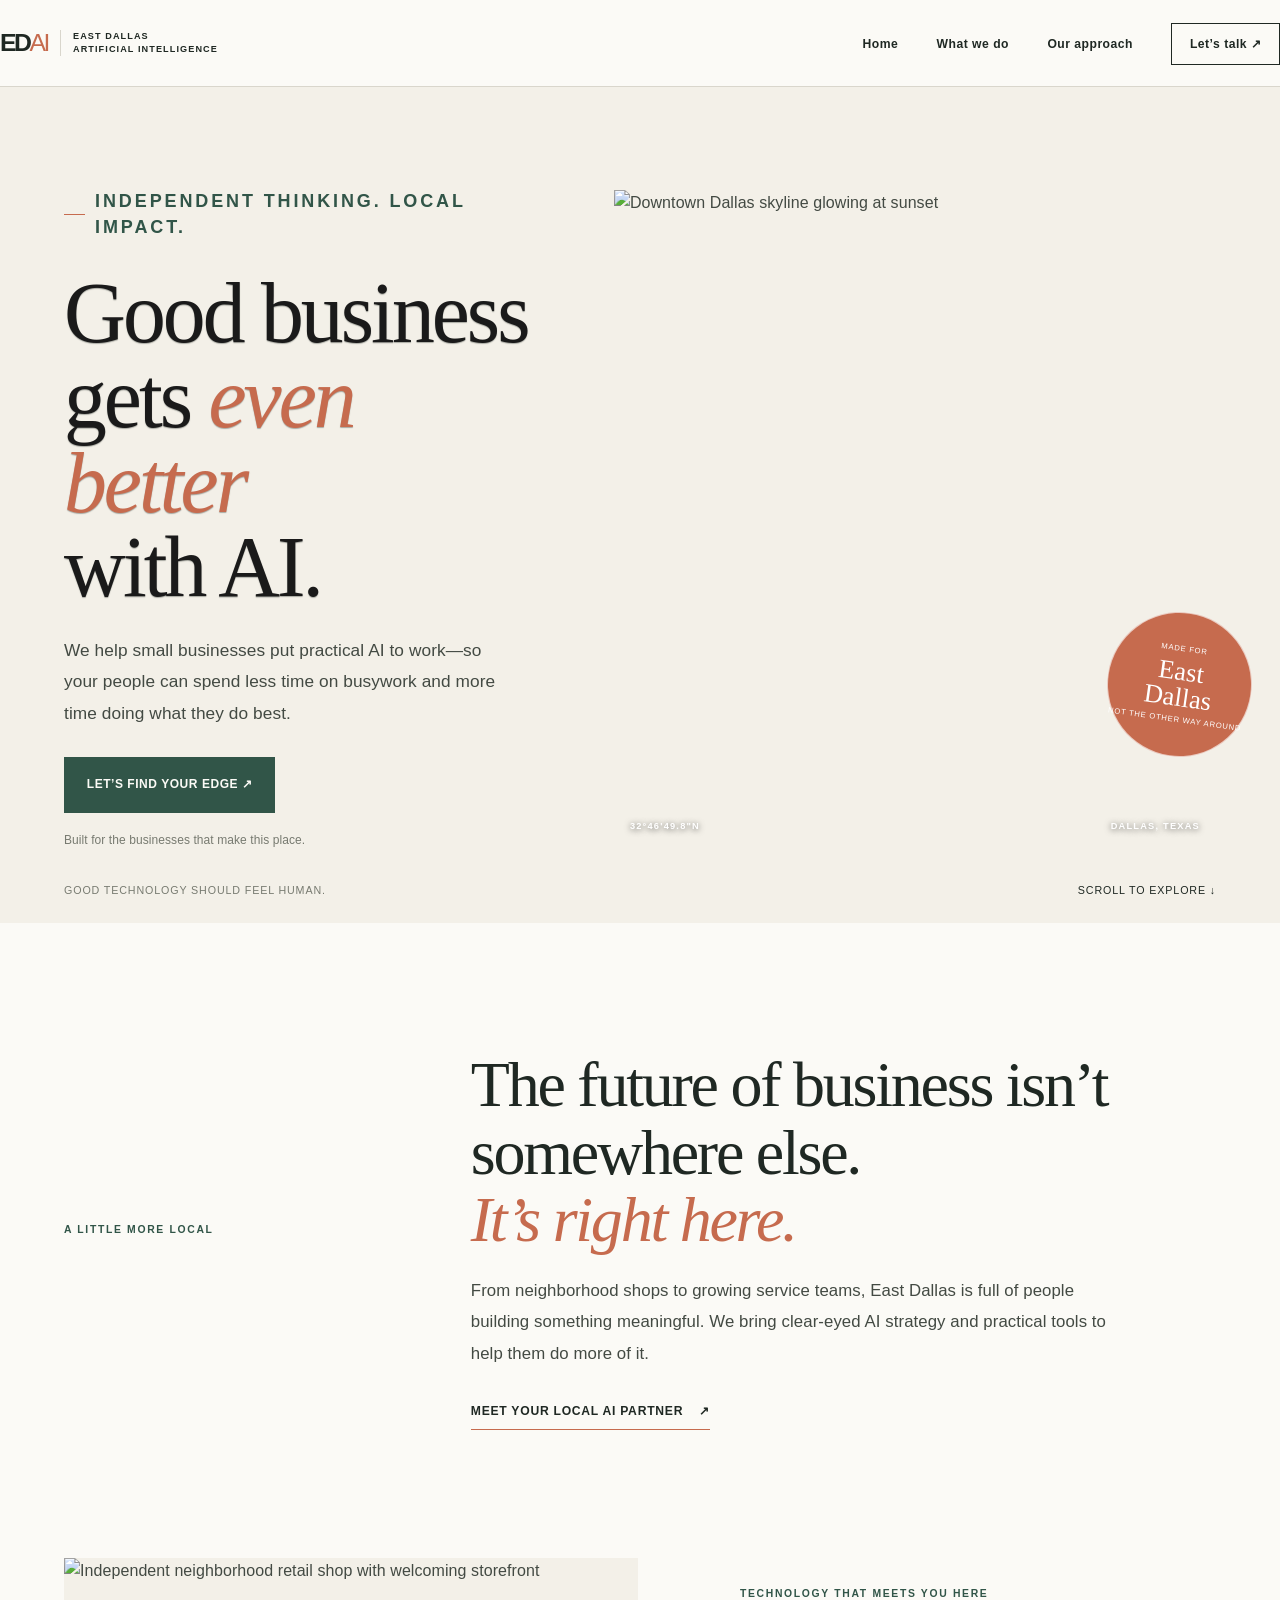
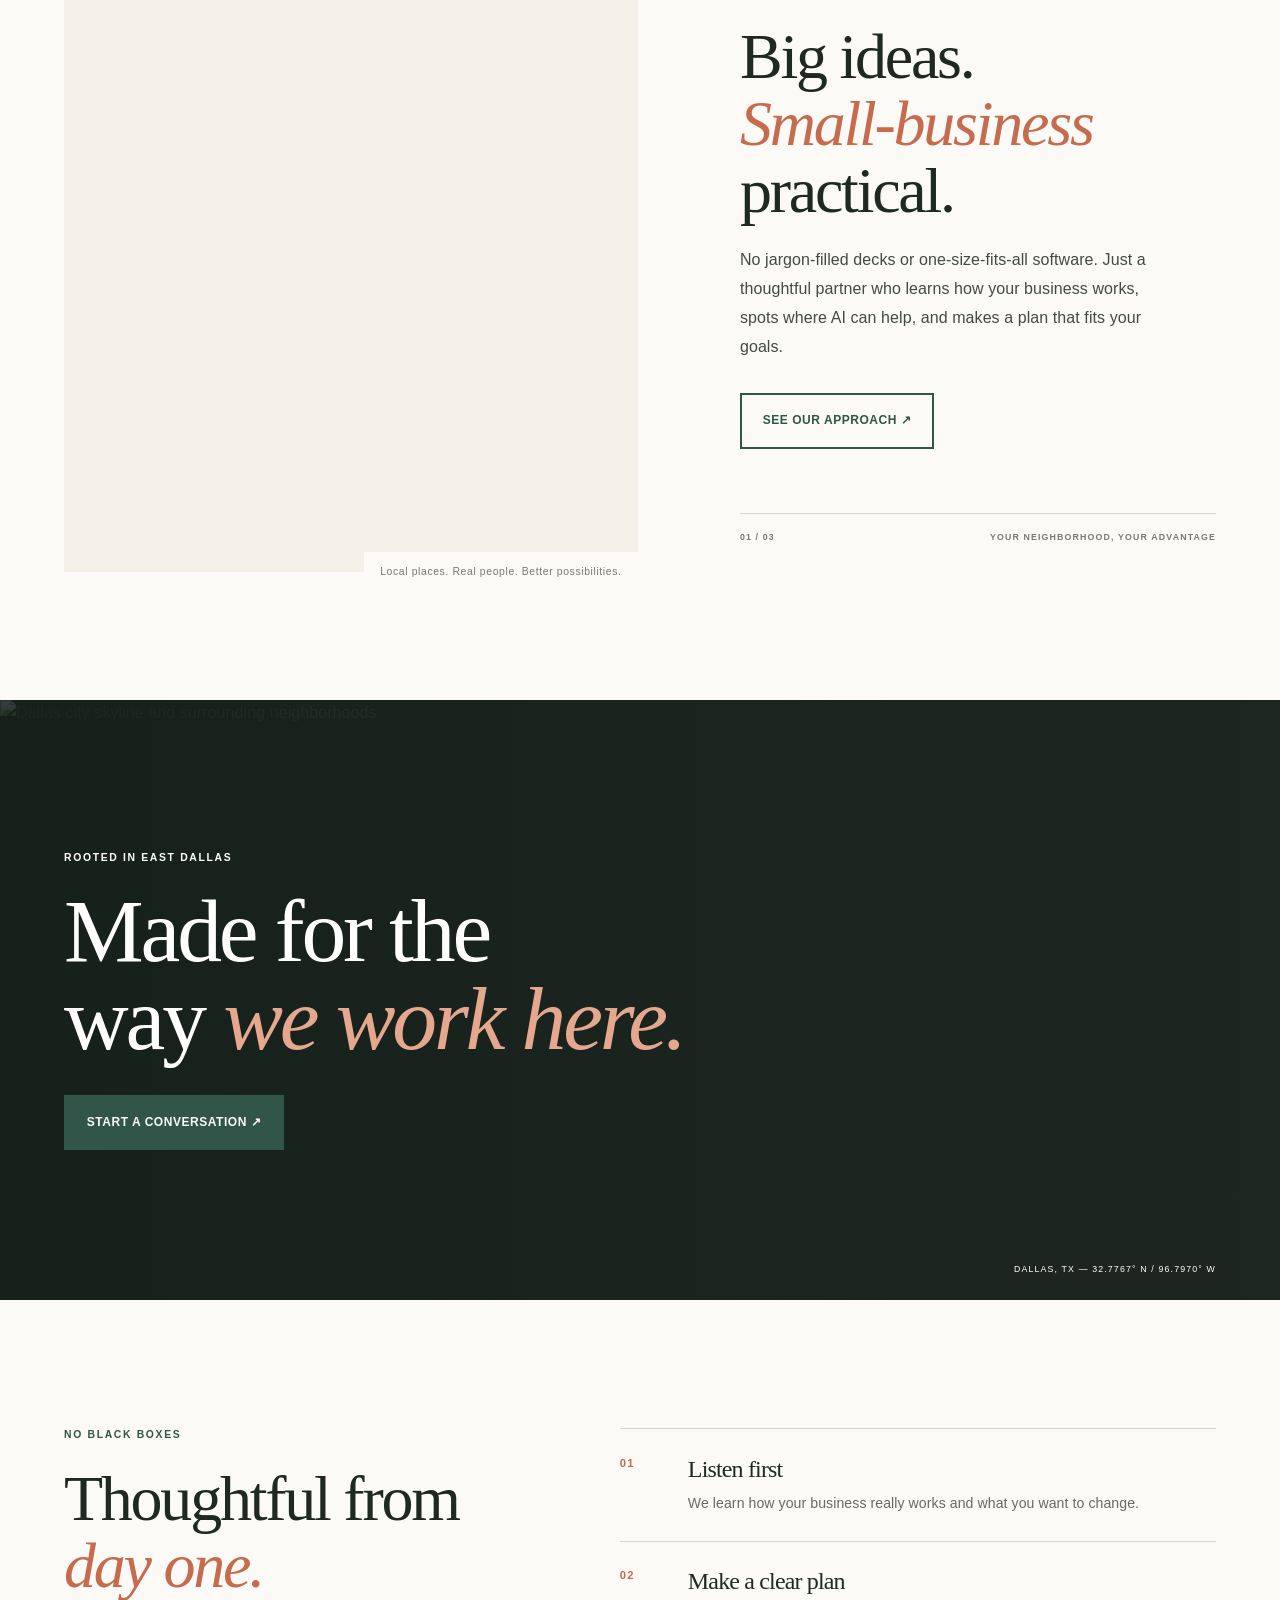
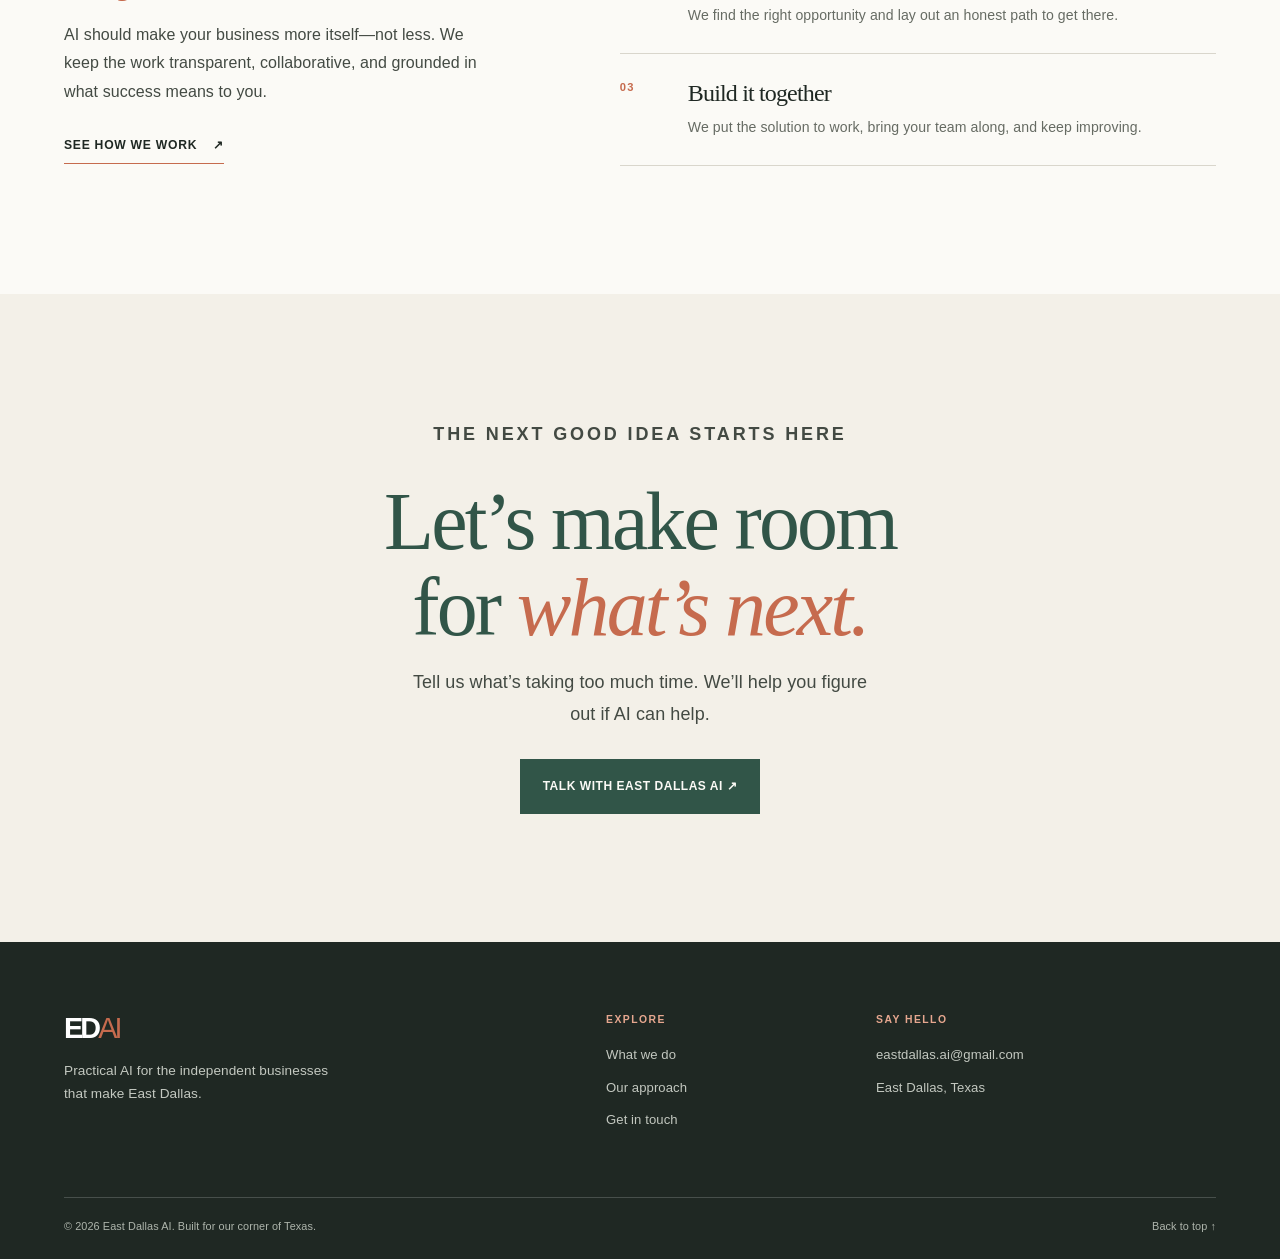
==== commit e16d39b5: "Update contact email to eastdallas.ai@gmail.com Co-authored-by: Copilot App <223556219+Copilot@users" ====
--- a/docs/index.html
+++ b/docs/index.html
@@ -6,6 +6,7 @@
     <meta name="description" content="Practical AI for the independent businesses that make East Dallas. Local insight, thoughtful technology, measurable progress.">
     <title>East Dallas AI — Technology, with a local point of view</title>
     <link rel="preconnect" href="https://images.unsplash.com">
+    <link rel="icon" type="image/svg+xml" href="favicon.svg">
     <link rel="stylesheet" href="styles.css">
 </head>
 <body class="home-page">
@@ -20,8 +21,8 @@
                 <ul class="nav-links" id="navLinks">
                     <li><a href="index.html">Home</a></li>
                     <li><a href="what-we-do.html">What we do</a></li>
-                    <li><a href="about.html">Our approach</a></li>
-                    <li><a href="mailto:hello@eastdallasai.com" class="cta-link">Let’s talk <span aria-hidden="true">↗</span></a></li>
+                    <li><a href="our-approach.html">Our approach</a></li>
+                    <li><a href="mailto:eastdallas.ai@gmail.com" class="cta-link">Let’s talk <span aria-hidden="true">↗</span></a></li>
                 </ul>
             </nav>
         </div>
@@ -34,7 +35,7 @@
                     <p class="eyebrow"><span></span> Independent thinking. Local impact.</p>
                     <h1>Good business<br>gets <em>even better</em><br>with AI.</h1>
                     <p class="hero-intro">We help small businesses put practical AI to work—so your people can spend less time on busywork and more time doing what they do best.</p>
-                    <a href="mailto:hello@eastdallasai.com" class="btn btn-primary">Let’s find your edge <span aria-hidden="true">↗</span></a>
+                    <a href="mailto:eastdallas.ai@gmail.com" class="btn btn-primary">Let’s find your edge <span aria-hidden="true">↗</span></a>
                     <p class="hero-note">Built for the businesses that make this place.</p>
                 </div>
                 <div class="hero-visual">
@@ -55,7 +56,7 @@
                 <div>
                     <h2>The future of business isn’t somewhere else.<br><em>It’s right here.</em></h2>
                     <p class="intro-copy">From neighborhood shops to growing service teams, East Dallas is full of people building something meaningful. We bring clear-eyed AI strategy and practical tools to help them do more of it.</p>
-                    <a class="text-link" href="about.html">Meet your local AI partner <span aria-hidden="true">↗</span></a>
+                    <a class="text-link" href="our-approach.html">Meet your local AI partner <span aria-hidden="true">↗</span></a>
                 </div>
             </div>
         </section>
@@ -70,7 +71,7 @@
                     <p class="eyebrow">Technology that meets you here</p>
                     <h2>Big ideas.<br><em>Small-business</em><br>practical.</h2>
                     <p>No jargon-filled decks or one-size-fits-all software. Just a thoughtful partner who learns how your business works, spots where AI can help, and makes a plan that fits your goals.</p>
-                    <a href="about.html" class="btn btn-outline">See our approach <span aria-hidden="true">↗</span></a>
+                    <a href="our-approach.html" class="btn btn-outline">See our approach <span aria-hidden="true">↗</span></a>
                     <div class="neighborhood-note"><span>01 / 03</span><span>YOUR NEIGHBORHOOD, YOUR ADVANTAGE</span></div>
                 </div>
             </div>
@@ -82,7 +83,7 @@
             <div class="container city-content">
                 <p class="eyebrow">Rooted in East Dallas</p>
                 <h2>Made for the<br>way <em>we work here.</em></h2>
-                <a href="mailto:hello@eastdallasai.com" class="btn btn-primary">Start a conversation <span aria-hidden="true">↗</span></a>
+                <a href="mailto:eastdallas.ai@gmail.com" class="btn btn-primary">Start a conversation <span aria-hidden="true">↗</span></a>
             </div>
             <span class="city-caption">DALLAS, TX — 32.7767° N / 96.7970° W</span>
         </section>
@@ -93,7 +94,7 @@
                     <p class="eyebrow">No black boxes</p>
                     <h2>Thoughtful from<br><em>day one.</em></h2>
                     <p>AI should make your business more itself—not less. We keep the work transparent, collaborative, and grounded in what success means to you.</p>
-                    <a href="about.html" class="text-link">See how we work <span aria-hidden="true">↗</span></a>
+                    <a href="our-approach.html" class="text-link">See how we work <span aria-hidden="true">↗</span></a>
                 </div>
                 <div class="process-list">
                     <article><span>01</span><div><h3>Listen first</h3><p>We learn how your business really works and what you want to change.</p></div></article>
@@ -108,7 +109,7 @@
                 <p class="eyebrow">The next good idea starts here</p>
                 <h2>Let’s make room<br>for <em>what’s next.</em></h2>
                 <p>Tell us what’s taking too much time. We’ll help you figure out if AI can help.</p>
-                <a href="mailto:hello@eastdallasai.com" class="btn btn-primary">Talk with East Dallas AI <span aria-hidden="true">↗</span></a>
+                <a href="mailto:eastdallas.ai@gmail.com" class="btn btn-primary">Talk with East Dallas AI <span aria-hidden="true">↗</span></a>
             </div>
         </section>
     </main>
@@ -122,11 +123,11 @@
                 </div>
                 <div class="footer-section"><h4>Explore</h4><ul>
                     <li><a href="what-we-do.html">What we do</a></li>
-                    <li><a href="about.html">Our approach</a></li>
-                    <li><a href="mailto:hello@eastdallasai.com">Get in touch</a></li>
+                    <li><a href="our-approach.html">Our approach</a></li>
+                    <li><a href="mailto:eastdallas.ai@gmail.com">Get in touch</a></li>
                 </ul></div>
                 <div class="footer-section"><h4>Say hello</h4><ul>
-                    <li><a href="mailto:hello@eastdallasai.com">hello@eastdallasai.com</a></li>
+                    <li><a href="mailto:eastdallas.ai@gmail.com">eastdallas.ai@gmail.com</a></li>
                     <li><span>East Dallas, Texas</span></li>
                 </ul></div>
             </div>
--- a/docs/styles.css
+++ b/docs/styles.css
@@ -1076,7 +1076,8 @@
 }
 
 .navbar, .site-header {
-    position: relative;
+    position: sticky;
+    top: 0;
     z-index: 1000;
     background: var(--color-white);
     box-shadow: none;
